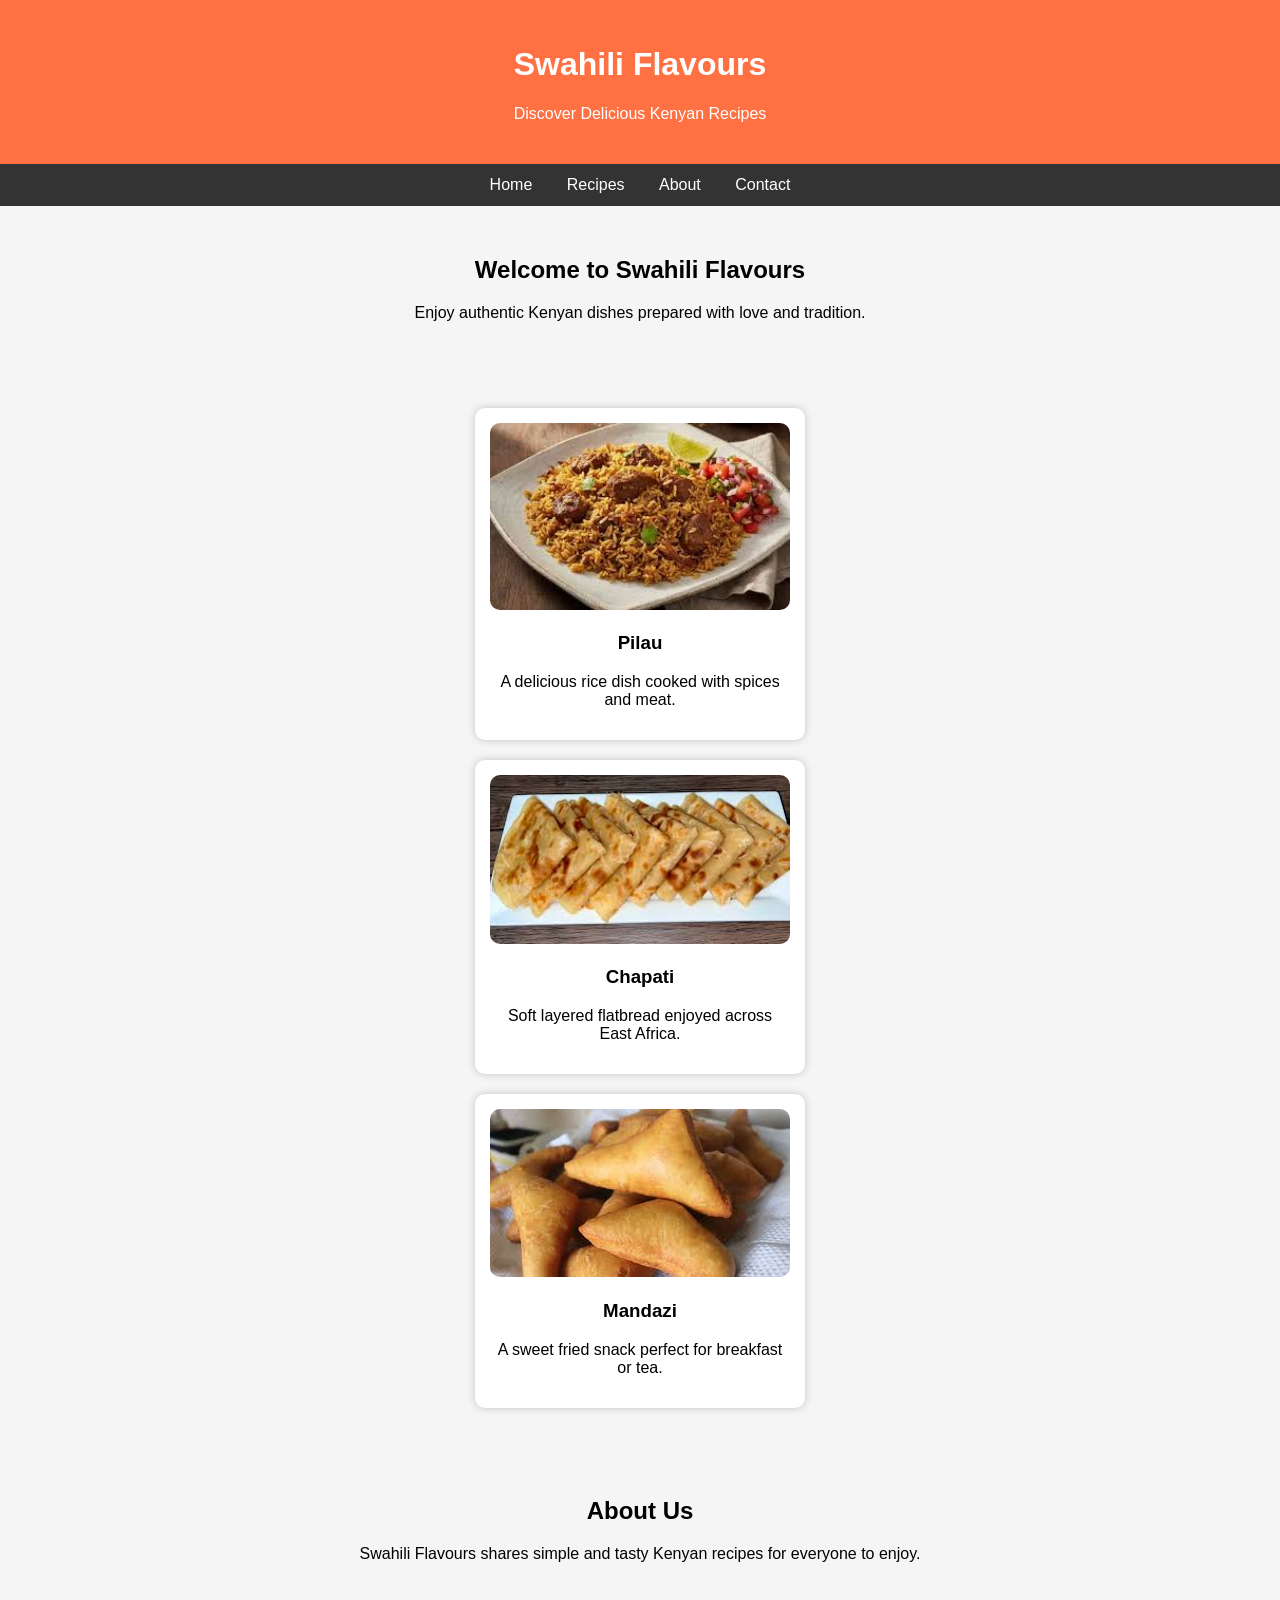
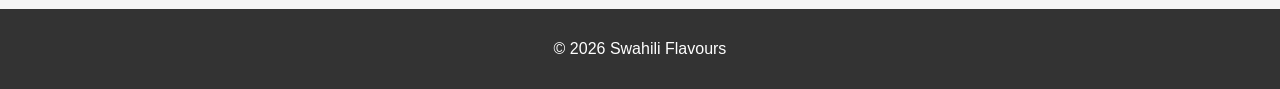
==== index.html @ 367948a3 "Added Swahili Flavours" ====
<!DOCTYPE html>
<html lang="en">
<head>
    <meta charset="UTF-8">
    <meta name="viewport" content="width=device-width, initial-scale=1.0">
    <title>Swahili Flavours</title>
    <link rel="stylesheet" href="style.css">
</head>
<body>

<header>
    <h1>Swahili Flavours</h1>
    <p>Discover Delicious Kenyan Recipes</p>
</header>

<nav>
    <a href="#">Home</a>
    <a href="#">Recipes</a>
    <a href="#">About</a>
    <a href="#">Contact</a>
</nav>

<section class="welcome">
    <h2>Welcome to Swahili Flavours</h2>
    <p>Enjoy authentic Kenyan dishes prepared with love and tradition.</p>
</section>

<section class="recipes">

    <div class="card">
        <img src="images/pilau.jpg" alt="Pilau">
        <h3>Pilau</h3>
        <p>A delicious rice dish cooked with spices and meat.</p>
    </div>

    <div class="card">
        <img src="images/chapati.jpg" alt="Chapati">
        <h3>Chapati</h3>
        <p>Soft layered flatbread enjoyed across East Africa.</p>
    </div>

    <div class="card">
        <img src="images/mandazi.jpg" alt="Mandazi">
        <h3>Mandazi</h3>
        <p>A sweet fried snack perfect for breakfast or tea.</p>
    </div>

</section>

<section class="about">
    <h2>About Us</h2>
    <p>Swahili Flavours shares simple and tasty Kenyan recipes for everyone to enjoy.</p>
</section>

<footer>
    <p>© 2026 Swahili Flavours</p>
</footer>

</body>
</html>
---- style.css ----
body {
    font-family: Arial, sans-serif;
    margin: 0;
    background-color: #f5f5f5;
}

header {
    background-color: #ff7043;
    color: white;
    text-align: center;
    padding: 25px;
}

nav {
    background-color: #333;
    text-align: center;
    padding: 12px;
}

nav a {
    color: white;
    text-decoration: none;
    margin: 15px;
}

.welcome {
    text-align: center;
    padding: 30px;
}

.recipes {
    text-align: center;
    padding: 20px;
}

.card {
    background: white;
    width: 300px;
    margin: 20px auto;
    padding: 15px;
    border-radius: 10px;
    box-shadow: 0 0 8px rgba(0,0,0,0.2);
}

.card img {
    width: 100%;
    border-radius: 10px;
}

.about {
    text-align: center;
    padding: 30px;
}

footer {
    background-color: #333;
    color: white;
    text-align: center;
    padding: 15px;
}
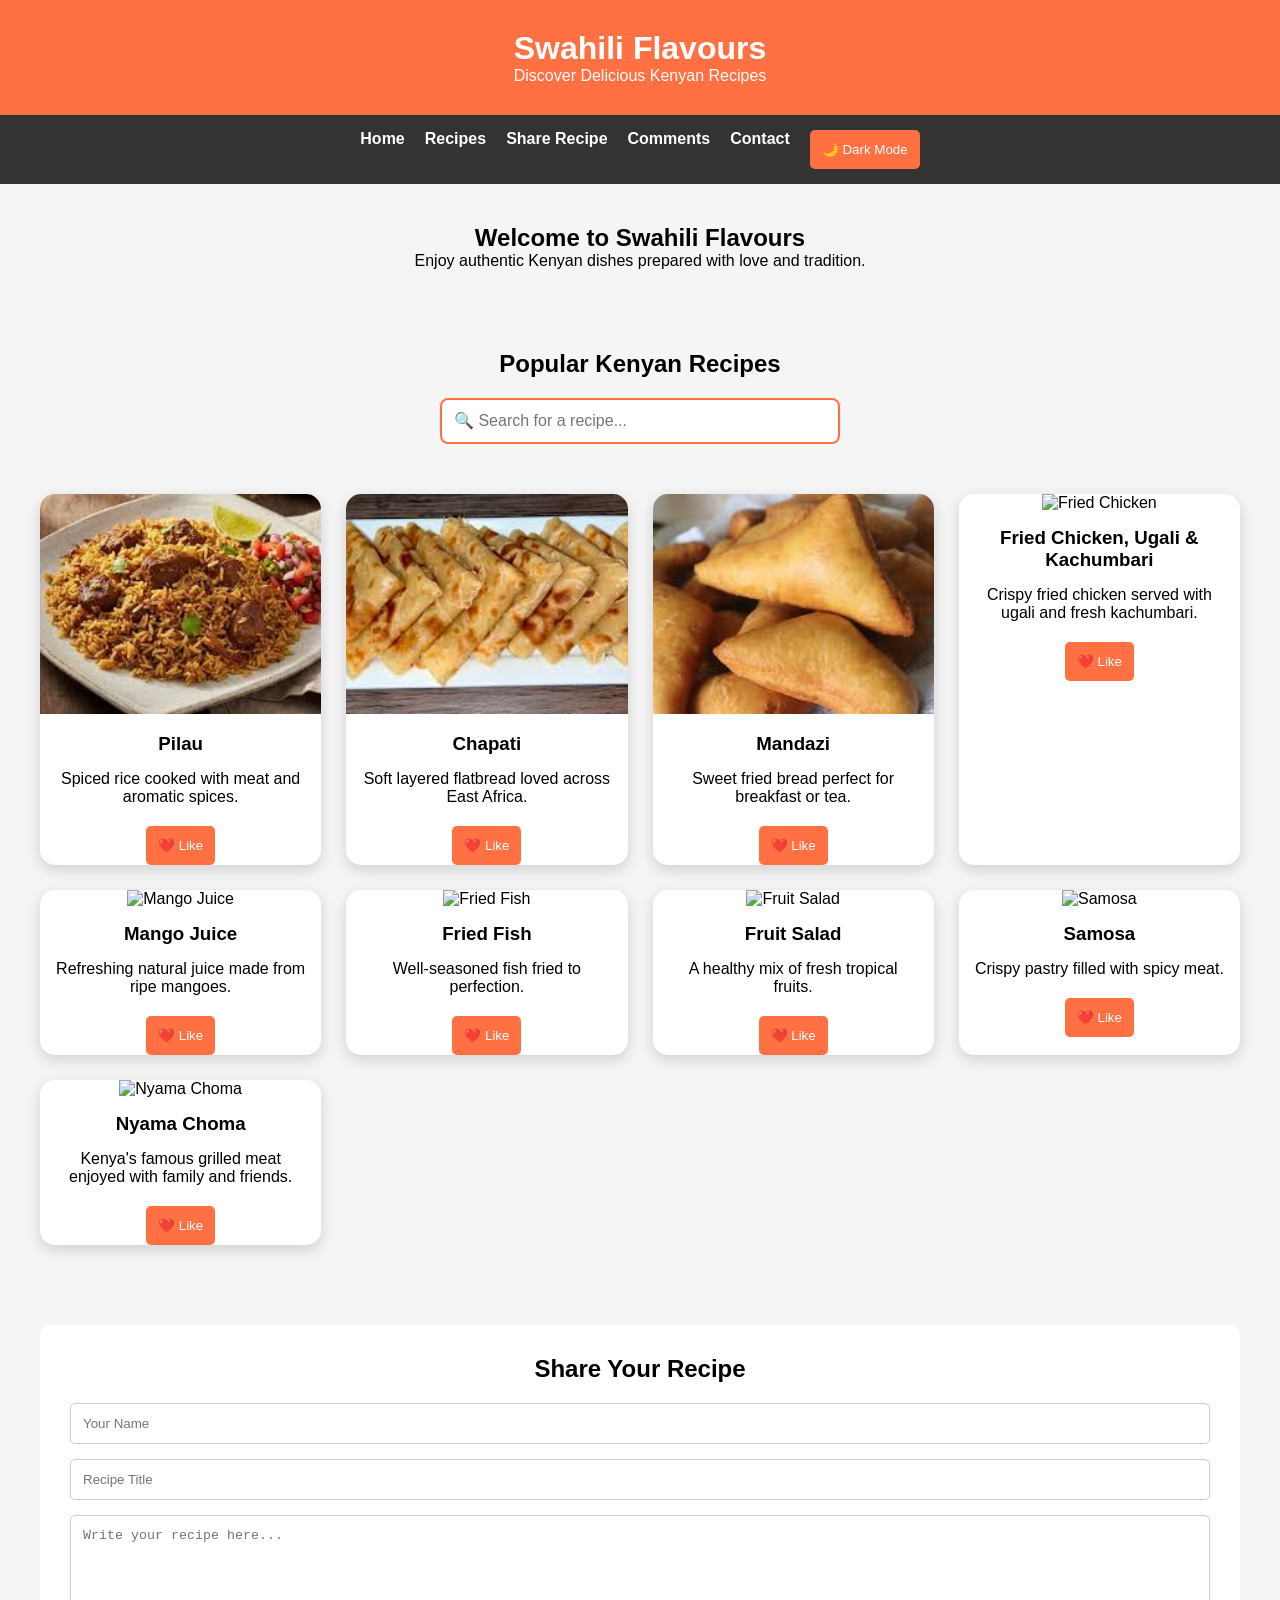
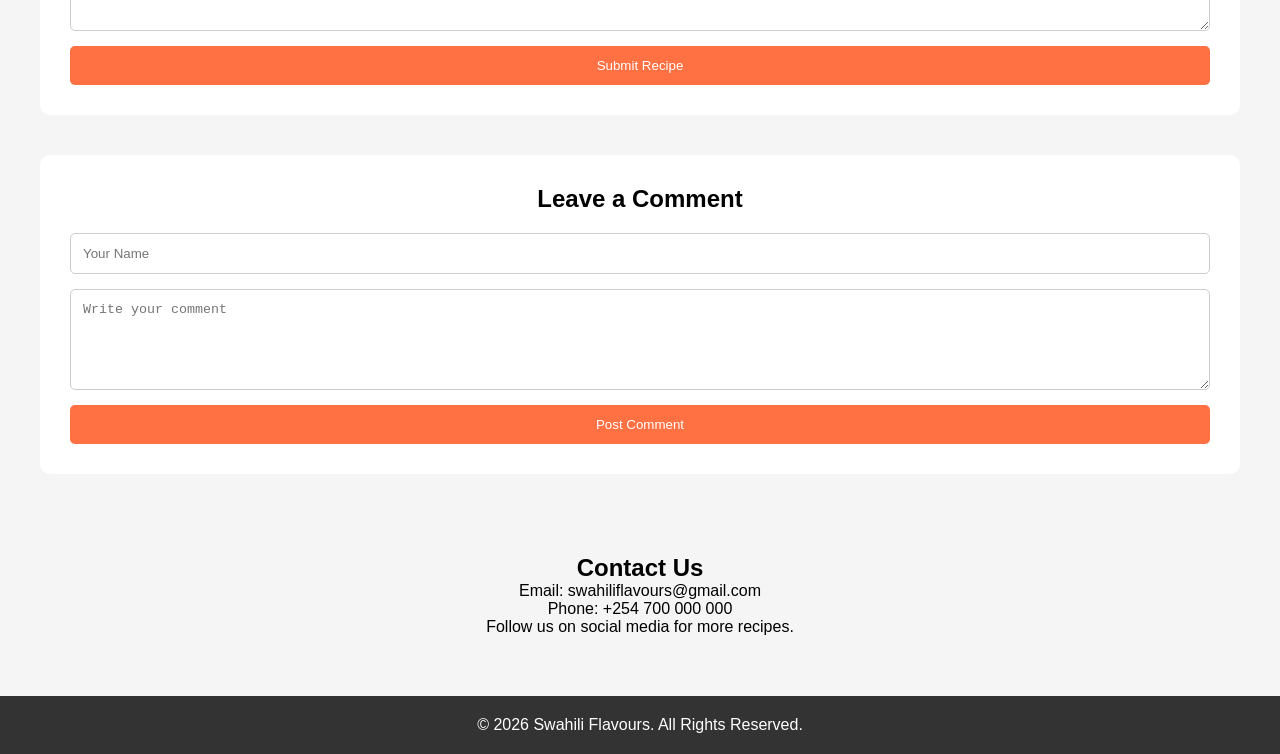
==== commit 5a8204d3: "Added DOM manipulation features" ====
--- a/index.html
+++ b/index.html
@@ -14,47 +14,146 @@
 </header>
 
 <nav>
-    <a href="#">Home</a>
-    <a href="#">Recipes</a>
-    <a href="#">About</a>
-    <a href="#">Contact</a>
+    <a href="#home">Home</a>
+    <a href="#recipes">Recipes</a>
+    <a href="#share">Share Recipe</a>
+    <a href="#comments">Comments</a>
+    <a href="#contact">Contact</a>
+
+    <button id="darkModeBtn">🌙 Dark Mode</button>
 </nav>
 
-<section class="welcome">
+<section id="home" class="welcome">
     <h2>Welcome to Swahili Flavours</h2>
     <p>Enjoy authentic Kenyan dishes prepared with love and tradition.</p>
 </section>
 
-<section class="recipes">
+<section id="recipes" class="recipes">
 
-    <div class="card">
-        <img src="images/pilau.jpg" alt="Pilau">
-        <h3>Pilau</h3>
-        <p>A delicious rice dish cooked with spices and meat.</p>
-    </div>
+    <h2>Popular Kenyan Recipes</h2>
 
-    <div class="card">
-        <img src="images/chapati.jpg" alt="Chapati">
-        <h3>Chapati</h3>
-        <p>Soft layered flatbread enjoyed across East Africa.</p>
-    </div>
+    <input
+    type="text"
+    id="searchBar"
+    placeholder="🔍 Search for a recipe..."
+>
 
-    <div class="card">
-        <img src="images/mandazi.jpg" alt="Mandazi">
-        <h3>Mandazi</h3>
-        <p>A sweet fried snack perfect for breakfast or tea.</p>
+    <div class="recipe-grid">
+
+        <div class="card">
+            <img src="images/pilau.jpg" alt="Pilau">
+            <h3>Pilau</h3>
+            <p>Spiced rice cooked with meat and aromatic spices.</p>
+
+            <button class="likeBtn">❤️ Like</button>
+        </div>
+
+        <div class="card">
+            <img src="images/chapati.jpg" alt="Chapati">
+            <h3>Chapati</h3>
+            <p>Soft layered flatbread loved across East Africa.</p>
+
+            <button class="likeBtn">❤️ Like</button>
+        </div>
+
+        <div class="card">
+            <img src="images/mandazi.jpg" alt="Mandazi">
+            <h3>Mandazi</h3>
+            <p>Sweet fried bread perfect for breakfast or tea.</p>
+
+            <button class="likeBtn">❤️ Like</button>
+        </div>
+
+        <div class="card">
+            <img src="images/fried chicken ,kachumbari and ugali.jpg" alt="Fried Chicken">
+            <h3>Fried Chicken, Ugali & Kachumbari</h3>
+            <p>Crispy fried chicken served with ugali and fresh kachumbari.</p>
+
+            <button class="likeBtn">❤️ Like</button>
+        </div>
+
+        <div class="card">
+            <img src="images/mangoe juice.jpg" alt="Mango Juice">
+            <h3>Mango Juice</h3>
+            <p>Refreshing natural juice made from ripe mangoes.</p>
+
+            <button class="likeBtn">❤️ Like</button>
+        </div>
+
+        <div class="card">
+            <img src="images/fish.jpg" alt="Fried Fish">
+            <h3>Fried Fish</h3>
+            <p>Well-seasoned fish fried to perfection.</p>
+
+            <button class="likeBtn">❤️ Like</button>
+        </div>
+
+        <div class="card">
+            <img src="images/fruit salad.jpg" alt="Fruit Salad">
+            <h3>Fruit Salad</h3>
+            <p>A healthy mix of fresh tropical fruits.</p>
+
+            <button class="likeBtn">❤️ Like</button>
+        </div>
+
+        <div class="card">
+            <img src="images/samosa.jpg" alt="Samosa">
+            <h3>Samosa</h3>
+            <p>Crispy pastry filled with spicy meat.</p>
+
+            <button class="likeBtn">❤️ Like</button>
+        </div>
+
+        <div class="card">
+            <img src="images/nyama choma.jpg" alt="Nyama Choma">
+            <h3>Nyama Choma</h3>
+            <p>Kenya's famous grilled meat enjoyed with family and friends.</p>
+
+            <button class="likeBtn">❤️ Like</button>
+        </div>
+
     </div>
 
 </section>
 
-<section class="about">
-    <h2>About Us</h2>
-    <p>Swahili Flavours shares simple and tasty Kenyan recipes for everyone to enjoy.</p>
+<section id="share" class="share-recipe">
+    <h2>Share Your Recipe</h2>
+
+    <form>
+        <input type="text" placeholder="Your Name" required>
+
+        <input type="text" placeholder="Recipe Title" required>
+
+        <textarea rows="6" placeholder="Write your recipe here..." required></textarea>
+
+        <button type="submit">Submit Recipe</button>
+    </form>
+</section>
+
+<section id="comments" class="comments">
+    <h2>Leave a Comment</h2>
+
+    <form>
+        <input type="text" placeholder="Your Name">
+
+        <textarea rows="5" placeholder="Write your comment"></textarea>
+
+        <button type="submit">Post Comment</button>
+    </form>
+</section>
+
+<section id="contact" class="about">
+    <h2>Contact Us</h2>
+    <p>Email: swahiliflavours@gmail.com</p>
+    <p>Phone: +254 700 000 000</p>
+    <p>Follow us on social media for more recipes.</p>
 </section>
 
 <footer>
-    <p>© 2026 Swahili Flavours</p>
+    <p>© 2026 Swahili Flavours. All Rights Reserved.</p>
 </footer>
+
+<script src="script.js"></script>
 
 </body>
 </html>
--- a/style.css
+++ b/style.css
@@ -1,60 +1,188 @@
-body {
-    font-family: Arial, sans-serif;
-    margin: 0;
-    background-color: #f5f5f5;
+*{
+    margin:0;
+    padding:0;
+    box-sizing:border-box;
 }
 
-header {
-    background-color: #ff7043;
-    color: white;
-    text-align: center;
-    padding: 25px;
+html{
+    scroll-behavior:smooth;
 }
 
-nav {
-    background-color: #333;
-    text-align: center;
-    padding: 12px;
+body{
+    font-family:Arial, sans-serif;
+    background:#f5f5f5;
 }
 
-nav a {
-    color: white;
-    text-decoration: none;
-    margin: 15px;
+/* Header */
+
+header{
+    background:#ff7043;
+    color:white;
+    text-align:center;
+    padding:30px;
 }
 
-.welcome {
-    text-align: center;
-    padding: 30px;
+/* Navigation using Flexbox */
+
+nav{
+    background:#333;
+    display:flex;
+    justify-content:center;
+    flex-wrap:wrap;
+    gap:20px;
+    padding:15px;
 }
 
-.recipes {
-    text-align: center;
-    padding: 20px;
+nav a{
+    color:white;
+    text-decoration:none;
+    font-weight:bold;
 }
 
-.card {
-    background: white;
-    width: 300px;
-    margin: 20px auto;
-    padding: 15px;
-    border-radius: 10px;
-    box-shadow: 0 0 8px rgba(0,0,0,0.2);
+nav a:hover{
+    color:#ff7043;
 }
 
-.card img {
-    width: 100%;
-    border-radius: 10px;
+/* Welcome */
+
+.welcome{
+    text-align:center;
+    padding:40px;
 }
 
-.about {
-    text-align: center;
-    padding: 30px;
+/* Recipes */
+
+.recipes{
+    padding:40px;
+    text-align:center;
 }
 
-footer {
-    background-color: #333;
-    color: white;
-    text-align: center;
-    padding: 15px;
-}+.recipe-grid{
+    display:grid;
+    grid-template-columns:repeat(auto-fit,minmax(250px,1fr));
+    gap:25px;
+    margin-top:30px;
+}
+
+/* Cards */
+
+.card{
+    background:white;
+    border-radius:15px;
+    overflow:hidden;
+    box-shadow:0 5px 15px rgba(0,0,0,0.15);
+    transition:0.4s;
+}
+
+.card:hover{
+    transform:translateY(-10px);
+}
+
+.card img{
+    width:100%;
+    height:220px;
+    object-fit:cover;
+}
+
+.card h3{
+    margin:15px 0;
+}
+
+.card p{
+    padding:0 15px 20px;
+}
+
+/* Forms */
+
+.share-recipe,
+.comments{
+    background:white;
+    margin:40px;
+    padding:30px;
+    border-radius:10px;
+}
+
+.share-recipe h2,
+.comments h2{
+    text-align:center;
+    margin-bottom:20px;
+}
+
+.share-recipe form,
+.comments form{
+    display:flex;
+    flex-direction:column;
+    gap:15px;
+}
+
+.share-recipe input,
+.share-recipe textarea,
+.comments input,
+.comments textarea{
+    padding:12px;
+    border:1px solid #ccc;
+    border-radius:5px;
+}
+
+button{
+    background:#ff7043;
+    color:white;
+    border:none;
+    padding:12px;
+    border-radius:5px;
+    cursor:pointer;
+}
+
+button:hover{
+    background:#e64a19;
+}
+
+/* Contact */
+
+.about{
+    text-align:center;
+    padding:40px;
+}
+
+/* Footer */
+
+footer{
+    background:#333;
+    color:white;
+    text-align:center;
+    padding:20px;
+    margin-top:20px;
+}
+/* Dark Mode */
+
+.dark-mode{
+    background:#222;
+    color:white;
+}
+
+.dark-mode header{
+    background:#222;
+}
+
+.dark-mode nav{
+    background:#111;
+}
+
+.dark-mode .card{
+    background:#333;
+    color:white;
+}
+
+.dark-mode footer{
+    background:#111;
+}
+
+#searchBar{
+    width:60%;
+    max-width:400px;
+    padding:12px;
+    margin:20px;
+    border-radius:8px;
+    border:2px solid #ff7043;
+    font-size:16px;
+}
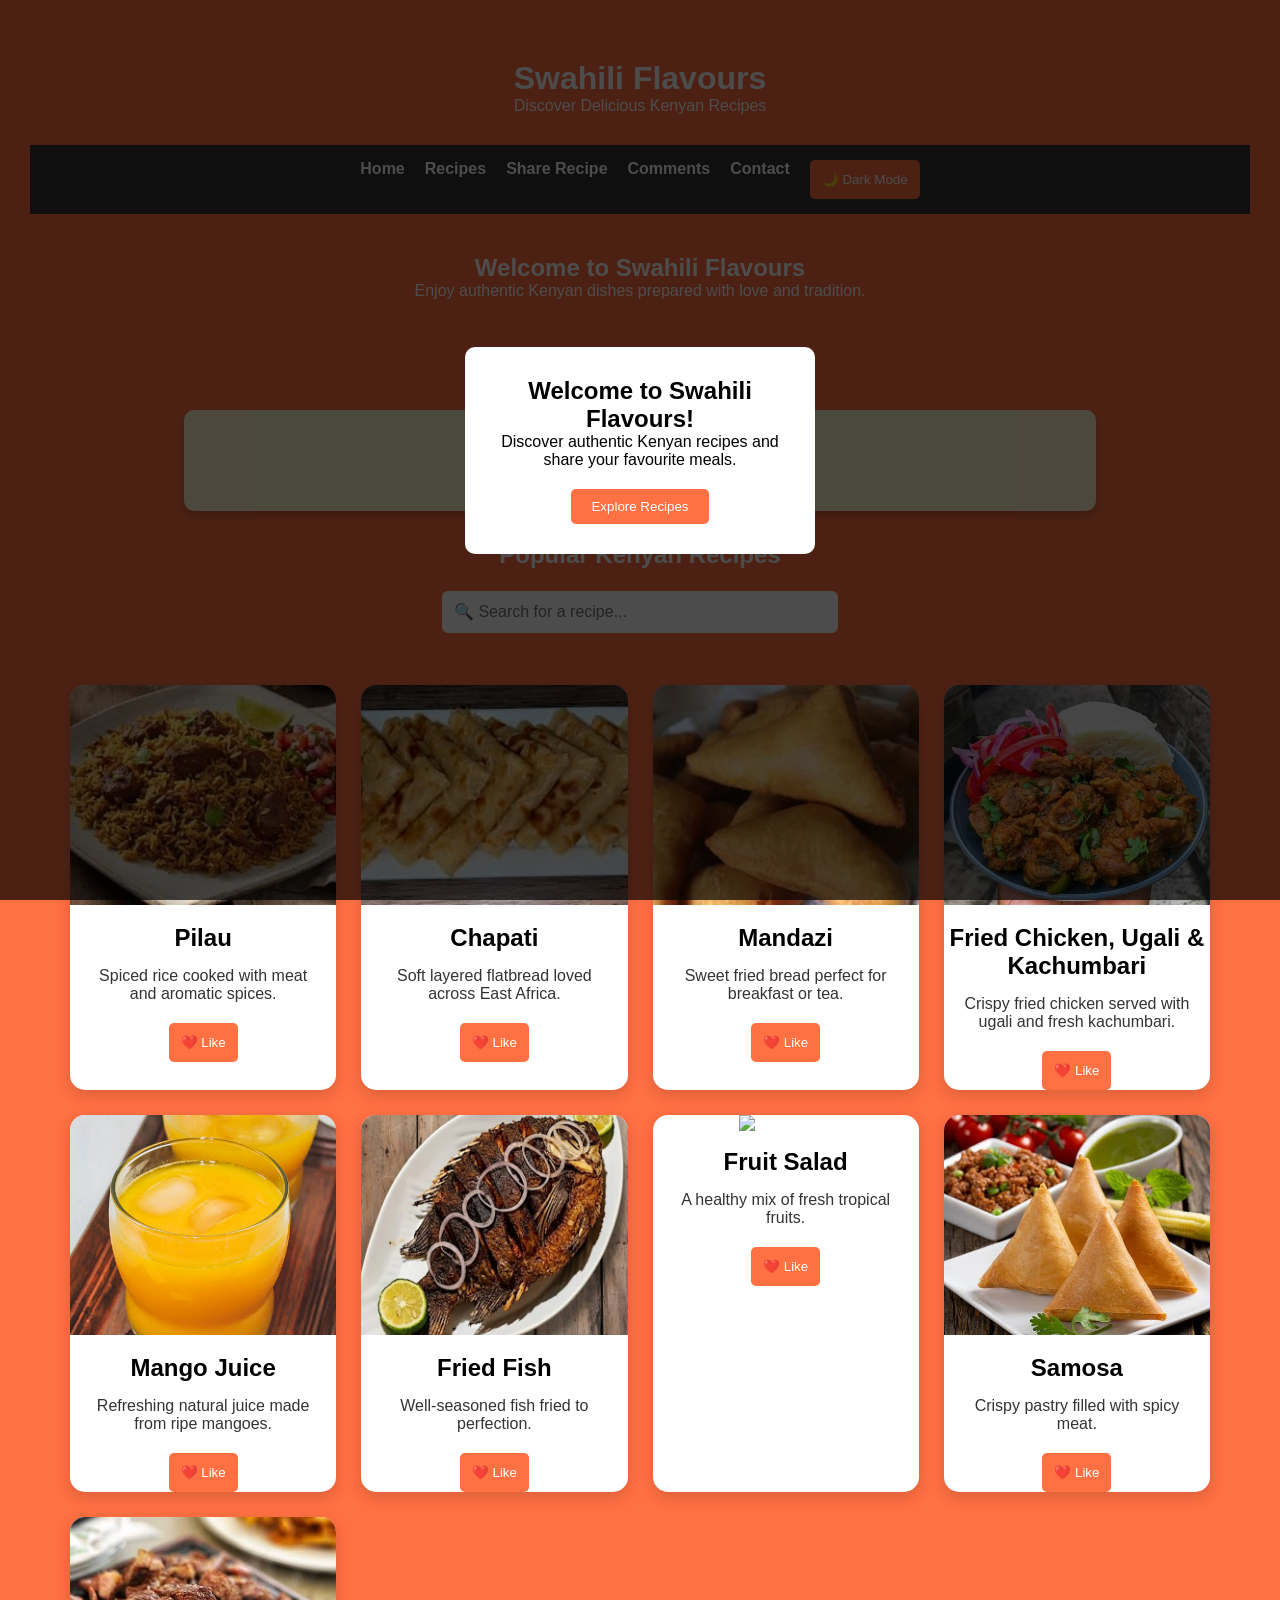
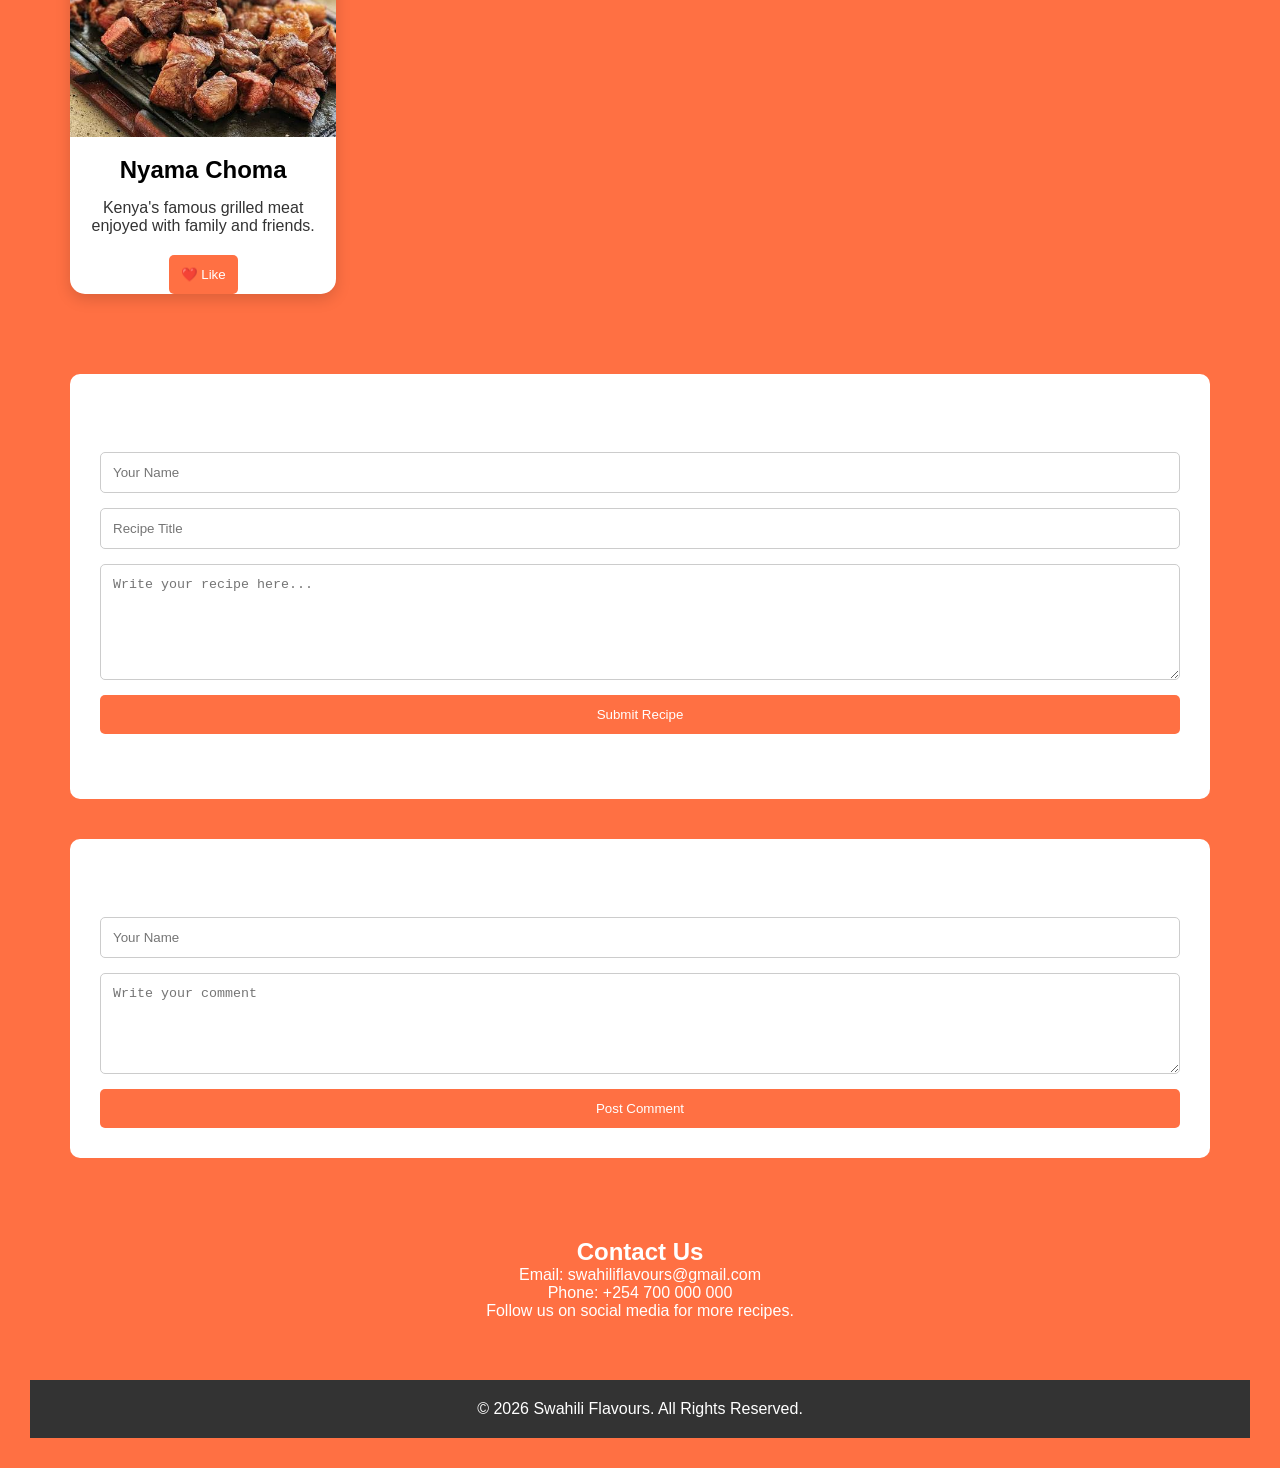
==== commit b868f28b: "Added dark mode, live search, like button and form validation" ====
--- a/index.html
+++ b/index.html
@@ -6,8 +6,24 @@
     <title>Swahili Flavours</title>
     <link rel="stylesheet" href="style.css">
 </head>
-<body>
 
+    <body>
+
+<div id="welcomePopup">
+
+    <div class="popup-content">
+
+        <h2>Welcome to Swahili Flavours!</h2>
+
+        <p>Discover authentic Kenyan recipes and share your favourite meals.</p>
+
+        <button id="closePopup">Explore Recipes</button>
+
+    </div>
+
+</div>
+
+<header>
 <header>
     <h1>Swahili Flavours</h1>
     <p>Discover Delicious Kenyan Recipes</p>
@@ -29,6 +45,14 @@
 </section>
 
 <section id="recipes" class="recipes">
+
+    <section id="specialMeal">
+
+    <h2>🍽️ Today's Special</h2>
+
+    <p id="mealName"></p>
+
+</section>
 
     <h2>Popular Kenyan Recipes</h2>
 
@@ -119,15 +143,19 @@
 <section id="share" class="share-recipe">
     <h2>Share Your Recipe</h2>
 
-    <form>
-        <input type="text" placeholder="Your Name" required>
+   <form id="recipeForm">
 
-        <input type="text" placeholder="Recipe Title" required>
+    <input type="text" id="userName" placeholder="Your Name" required>
 
-        <textarea rows="6" placeholder="Write your recipe here..." required></textarea>
+    <input type="text" id="recipeTitle" placeholder="Recipe Title" required>
 
-        <button type="submit">Submit Recipe</button>
-    </form>
+    <textarea id="recipeDescription" rows="6" placeholder="Write your recipe here..." required></textarea>
+
+    <button type="submit">Submit Recipe</button>
+
+     <p id="successMessage"></p>
+
+</form> 
 </section>
 
 <section id="comments" class="comments">
--- a/style.css
+++ b/style.css
@@ -86,10 +86,16 @@
 
 .card h3{
     margin:15px 0;
+    color:black;
+    text-align:center;
+    font-size:24px;
 }
 
 .card p{
     padding:0 15px 20px;
+    color:#333;
+    text-align:center;
+    font-size:16px;
 }
 
 /* Forms */
@@ -186,3 +192,55 @@
     border:2px solid #ff7043;
     font-size:16px;
 }
+
+#specialMeal{
+    width:80%;
+    margin:30px auto;
+    text-align:center;
+    background:#fff3cd;
+    padding:20px;
+    border-radius:10px;
+    box-shadow:0 5px 10px rgba(0,0,0,0.2);
+}
+
+#mealName{
+    font-size:28px;
+    color:#d35400;
+    font-weight:bold;
+}
+/* Welcome Popup */
+
+#welcomePopup{
+    position:fixed;
+    top:0;
+    left:0;
+    width:100%;
+    height:100%;
+    background:rgba(0,0,0,0.7);
+    display:flex;
+    justify-content:center;
+    align-items:center;
+    z-index:1000;
+}
+
+.popup-content{
+    background:white;
+    padding:30px;
+    border-radius:10px;
+    text-align:center;
+    width:350px;
+}
+
+.popup-content button{
+    margin-top:20px;
+    padding:10px 20px;
+    cursor:pointer;
+}
+
+#successMessage{
+    margin-top:20px;
+    text-align:center;
+    font-size:18px;
+    font-weight:bold;
+    color:green;
+}
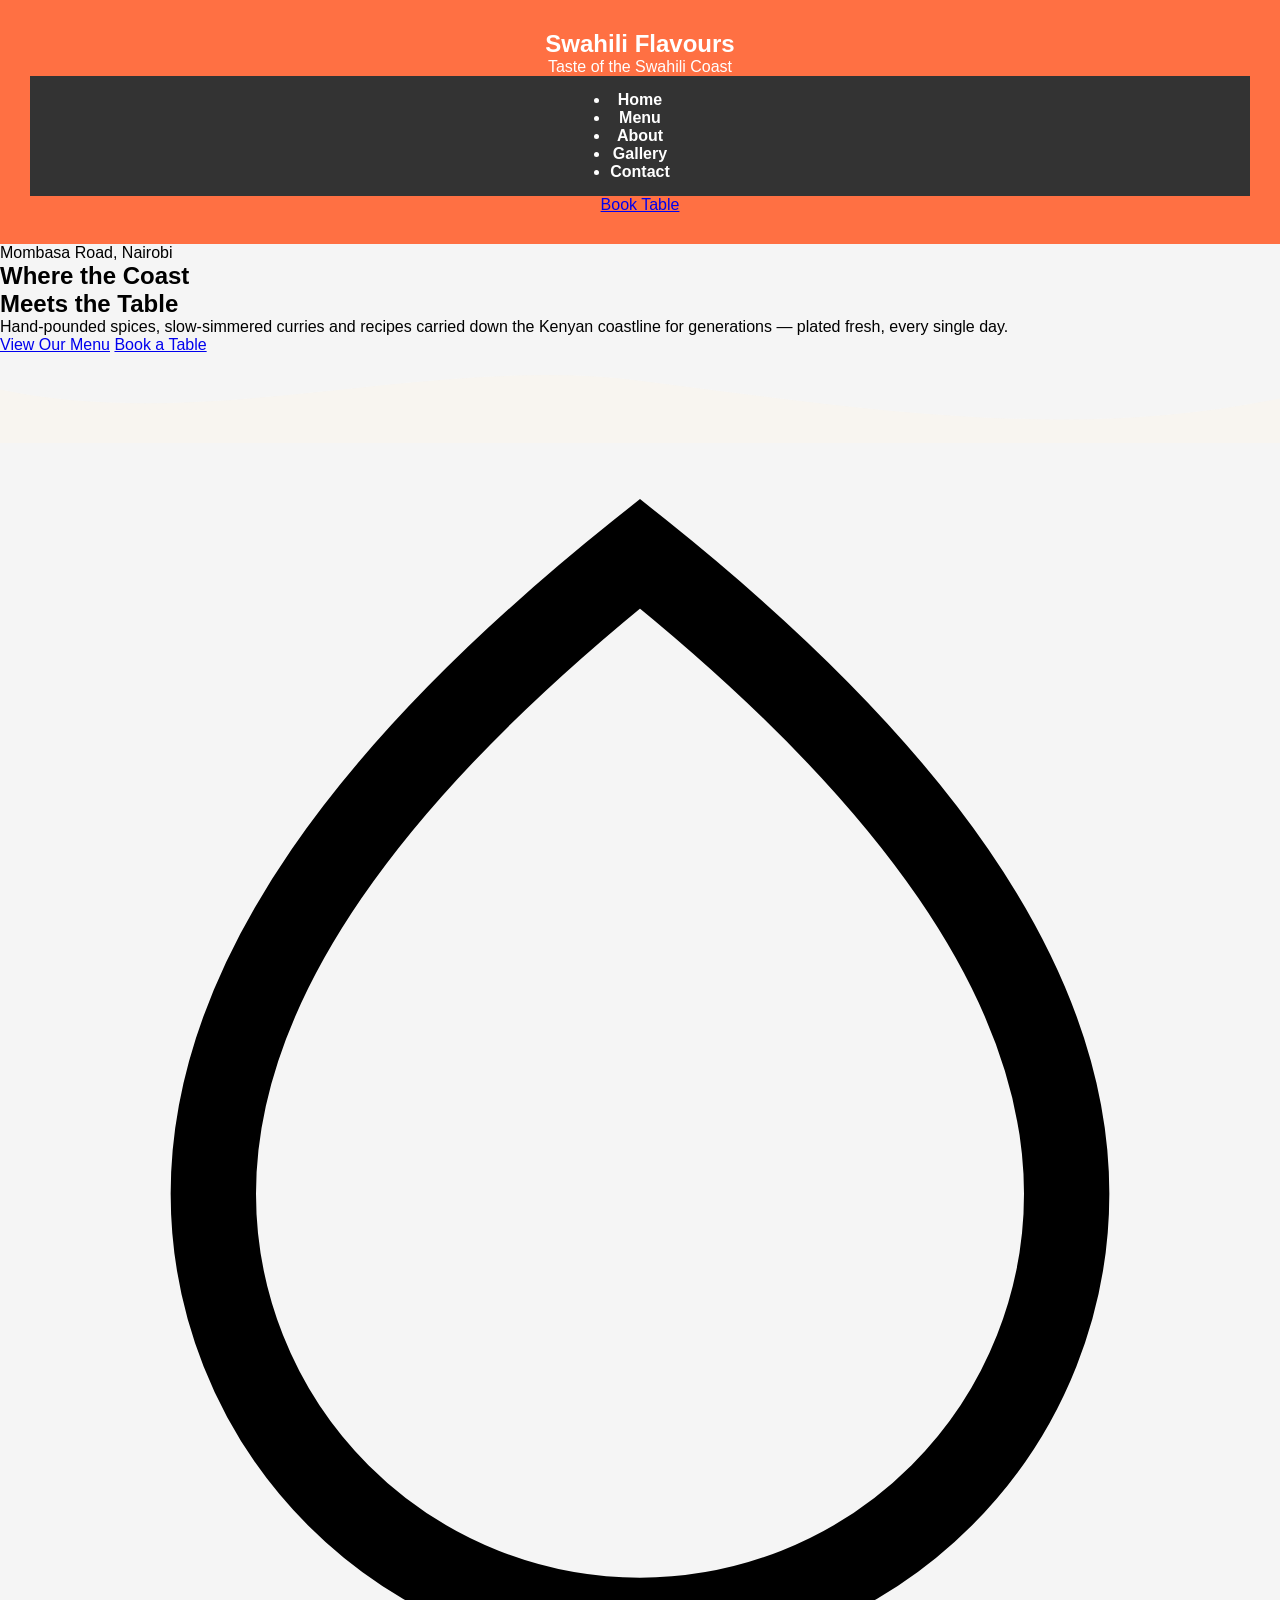
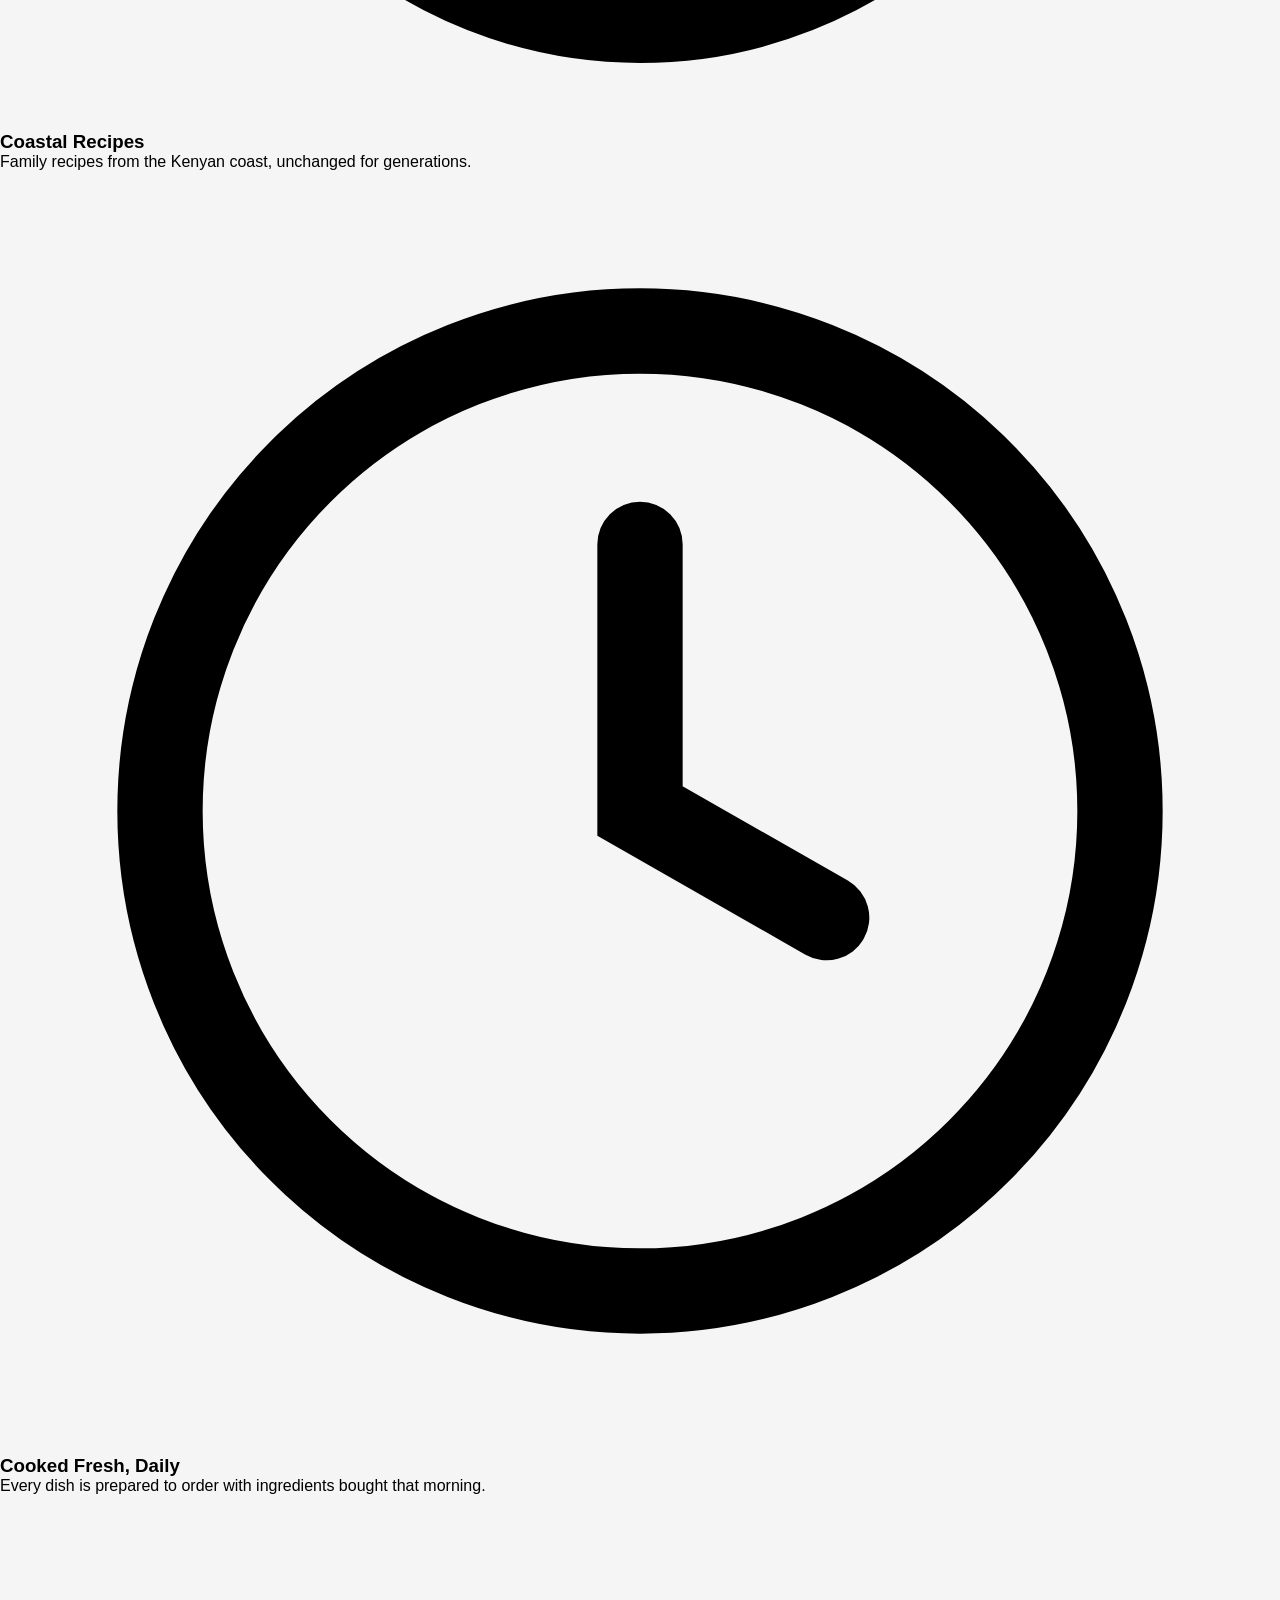
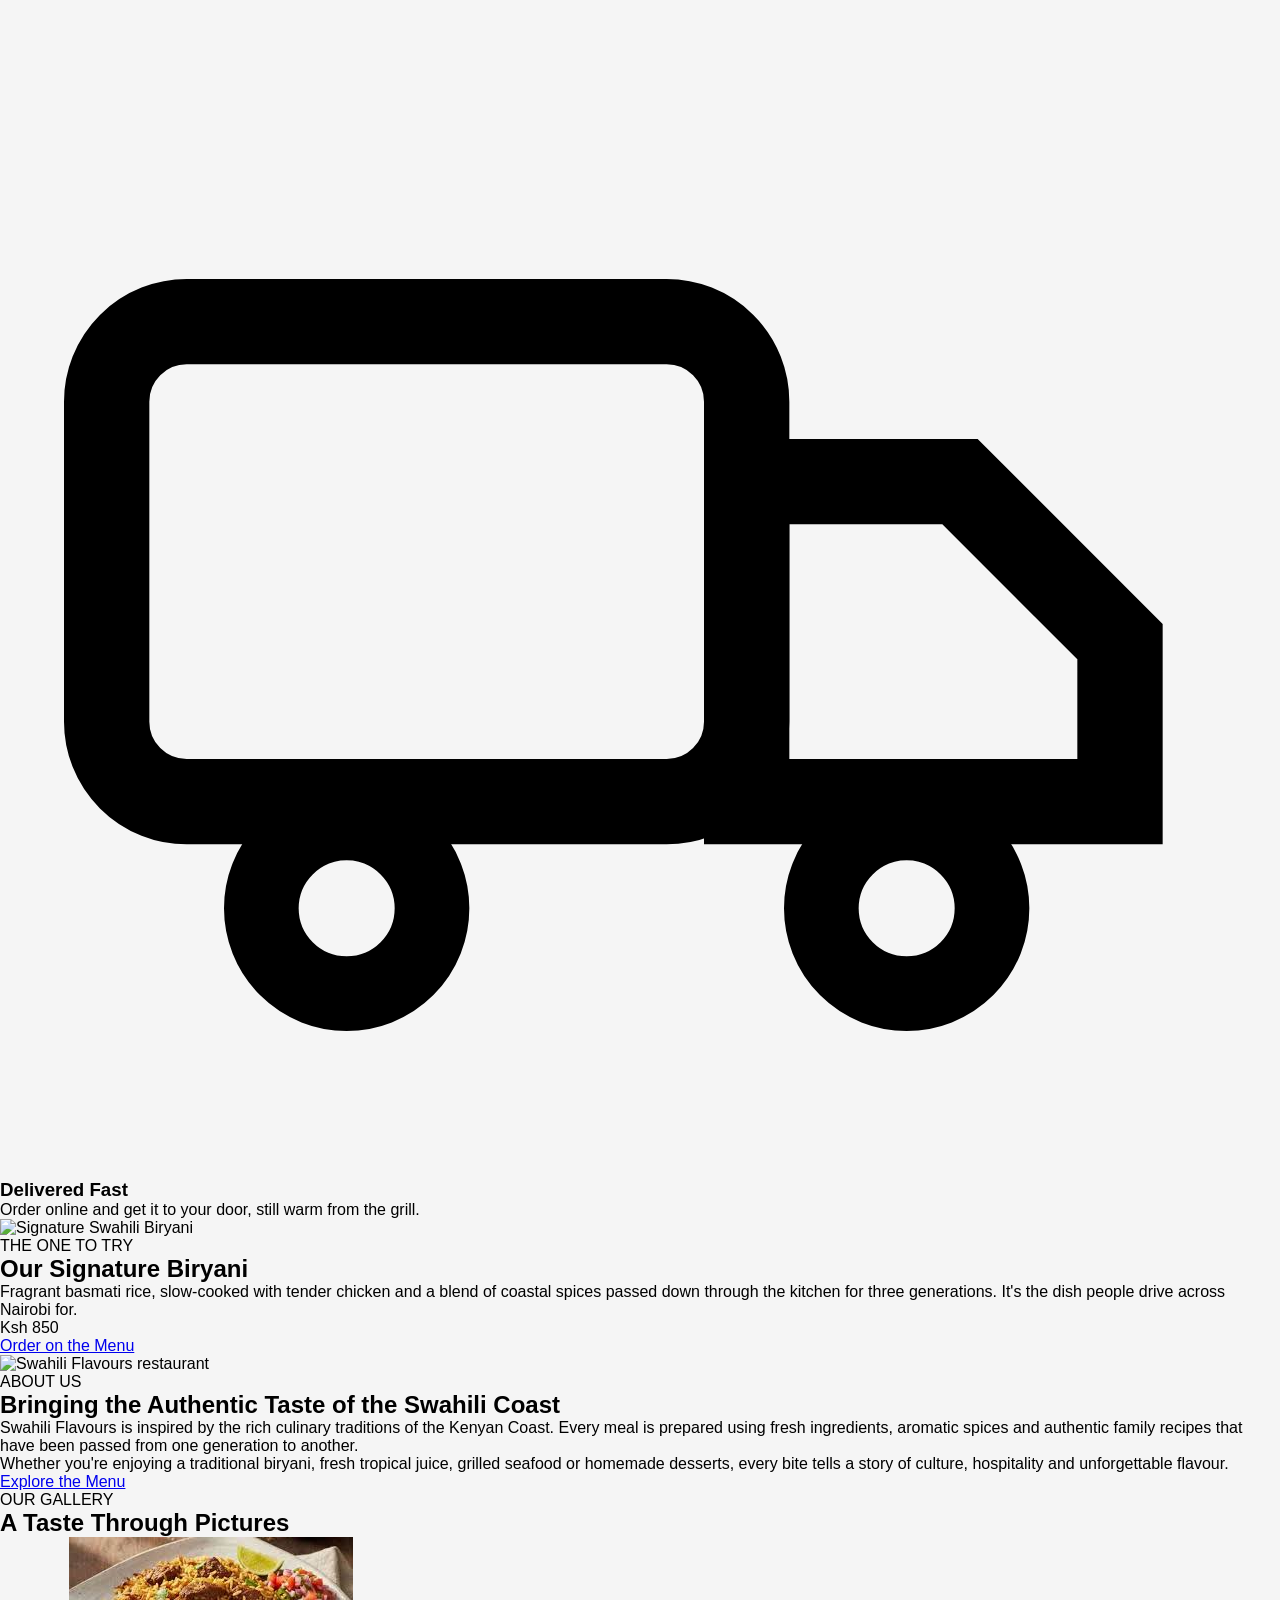
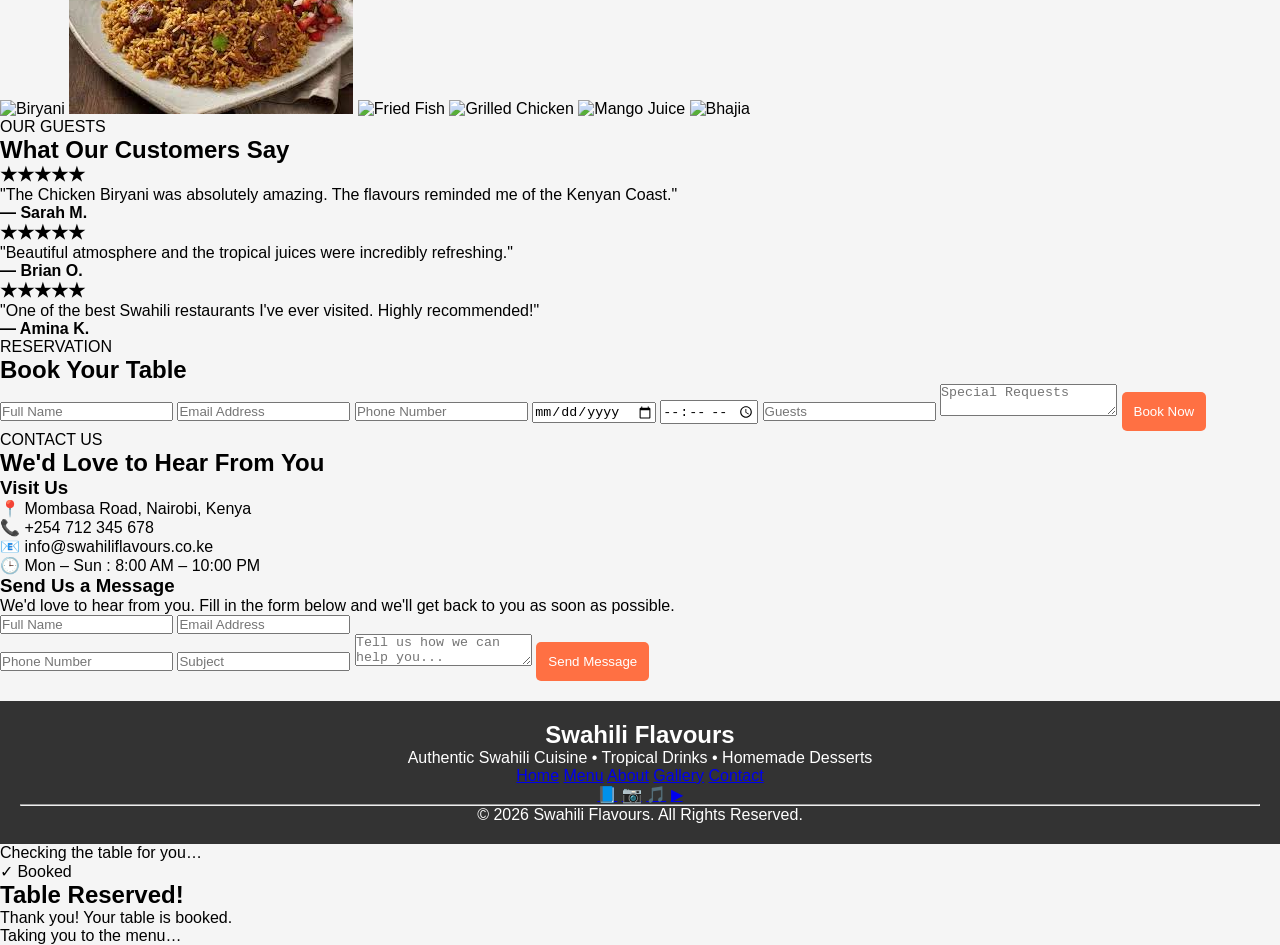
==== commit 123453be: "updated the ui" ====
--- a/index.html
+++ b/index.html
@@ -1,187 +1,397 @@
 <!DOCTYPE html>
 <html lang="en">
+
 <head>
     <meta charset="UTF-8">
     <meta name="viewport" content="width=device-width, initial-scale=1.0">
-    <title>Swahili Flavours</title>
+
+    <title>Swahili Flavours — Taste of the Swahili Coast</title>
+
+    <!-- Google Fonts -->
+    <link rel="preconnect" href="https://fonts.googleapis.com">
+    <link rel="preconnect" href="https://fonts.gstatic.com" crossorigin>
+
+    <link href="https://fonts.googleapis.com/css2?family=Playfair+Display:wght@600;700&family=Poppins:wght@300;400;500;600&display=swap" rel="stylesheet">
+
+    <!-- CSS -->
     <link rel="stylesheet" href="style.css">
+    <link rel="stylesheet" href="home.css">
 </head>
 
-    <body>
-
-<div id="welcomePopup">
-
-    <div class="popup-content">
-
-        <h2>Welcome to Swahili Flavours!</h2>
-
-        <p>Discover authentic Kenyan recipes and share your favourite meals.</p>
-
-        <button id="closePopup">Explore Recipes</button>
-
+<body>
+
+    <!-- ================= NAVIGATION ================= -->
+
+    <header class="navbar">
+
+        <div class="logo">
+            <h2>Swahili Flavours</h2>
+            <span>Taste of the Swahili Coast</span>
+        </div>
+
+        <nav>
+            <ul class="nav-links">
+                <li><a href="index.html">Home</a></li>
+                <li><a href="menu.html">Menu</a></li>
+                <li><a href="#about">About</a></li>
+                <li><a href="#gallery">Gallery</a></li>
+                <li><a href="#contact">Contact</a></li>
+            </ul>
+        </nav>
+
+        <a href="#reservation" class="book-btn">Book Table</a>
+
+    </header>
+
+
+    <!-- ================= HOME HERO ================= -->
+
+    <section class="home-hero" id="home">
+
+        <div class="home-hero-overlay"></div>
+
+        <div class="home-hero-content">
+
+            <span class="home-hero-badge">Mombasa Road, Nairobi</span>
+
+            <h1>Where the Coast<br>Meets the Table</h1>
+
+            <p>
+                Hand-pounded spices, slow-simmered curries and recipes carried
+                down the Kenyan coastline for generations — plated fresh,
+                every single day.
+            </p>
+
+            <div class="home-hero-ctas">
+                <a href="menu.html" class="hero-btn">View Our Menu</a>
+                <a href="#reservation" class="hero-btn hero-btn-outline">Book a Table</a>
+            </div>
+
+        </div>
+
+        <svg class="hero-wave" viewBox="0 0 1440 100" preserveAspectRatio="none" xmlns="http://www.w3.org/2000/svg">
+            <path d="M0,40 C240,90 480,0 720,30 C960,60 1200,100 1440,50 L1440,100 L0,100 Z" fill="#F8F5F0"></path>
+        </svg>
+
+    </section>
+
+
+    <!-- ================= HIGHLIGHTS ================= -->
+
+    <section class="home-highlights">
+
+        <div class="highlight-card">
+            <div class="highlight-icon">
+                <svg viewBox="0 0 24 24" fill="none" xmlns="http://www.w3.org/2000/svg">
+                    <path d="M12 2C7 6 4 10 4 14a8 8 0 0016 0c0-4-3-8-8-12z" stroke="currentColor" stroke-width="1.6"/>
+                </svg>
+            </div>
+            <h3>Coastal Recipes</h3>
+            <p>Family recipes from the Kenyan coast, unchanged for generations.</p>
+        </div>
+
+        <div class="highlight-card">
+            <div class="highlight-icon">
+                <svg viewBox="0 0 24 24" fill="none" xmlns="http://www.w3.org/2000/svg">
+                    <circle cx="12" cy="12" r="9" stroke="currentColor" stroke-width="1.6"/>
+                    <path d="M12 7v5l3.5 2" stroke="currentColor" stroke-width="1.6" stroke-linecap="round"/>
+                </svg>
+            </div>
+            <h3>Cooked Fresh, Daily</h3>
+            <p>Every dish is prepared to order with ingredients bought that morning.</p>
+        </div>
+
+        <div class="highlight-card">
+            <div class="highlight-icon">
+                <svg viewBox="0 0 24 24" fill="none" xmlns="http://www.w3.org/2000/svg">
+                    <rect x="2" y="8" width="12" height="9" rx="1.5" stroke="currentColor" stroke-width="1.6"/>
+                    <path d="M14 11h4l3 3v3h-7z" stroke="currentColor" stroke-width="1.6"/>
+                    <circle cx="6.5" cy="19" r="1.6" stroke="currentColor" stroke-width="1.4"/>
+                    <circle cx="17" cy="19" r="1.6" stroke="currentColor" stroke-width="1.4"/>
+                </svg>
+            </div>
+            <h3>Delivered Fast</h3>
+            <p>Order online and get it to your door, still warm from the grill.</p>
+        </div>
+
+    </section>
+
+
+    <!-- ================= SIGNATURE DISH SPOTLIGHT ================= -->
+
+    <section class="signature-spotlight">
+
+        <div class="spotlight-image">
+            <img src="images/biryani.jpg" alt="Signature Swahili Biryani">
+        </div>
+
+        <div class="spotlight-text">
+            <span>THE ONE TO TRY</span>
+            <h2>Our Signature Biryani</h2>
+            <p>
+                Fragrant basmati rice, slow-cooked with tender chicken and a
+                blend of coastal spices passed down through the kitchen for
+                three generations. It's the dish people drive across Nairobi for.
+            </p>
+            <div class="spotlight-price">Ksh 850</div>
+            <a href="menu.html" class="hero-btn">Order on the Menu</a>
+        </div>
+
+    </section>
+
+
+    <!-- ================= ABOUT SECTION ================= -->
+
+    <section class="about-section" id="about">
+
+        <div class="about-image">
+            <img src="images/hotel.jpg" alt="Swahili Flavours restaurant">
+        </div>
+
+        <div class="about-text">
+            <span>ABOUT US</span>
+
+            <h2>
+                Bringing the Authentic Taste of the Swahili Coast
+            </h2>
+
+            <p>
+                Swahili Flavours is inspired by the rich culinary traditions of the
+                Kenyan Coast. Every meal is prepared using fresh ingredients,
+                aromatic spices and authentic family recipes that have been passed
+                from one generation to another.
+            </p>
+
+            <p>
+                Whether you're enjoying a traditional biryani, fresh tropical juice,
+                grilled seafood or homemade desserts, every bite tells a story of
+                culture, hospitality and unforgettable flavour.
+            </p>
+
+            <a href="menu.html" class="hero-btn">Explore the Menu</a>
+        </div>
+
+    </section>
+
+
+    <!-- ================= GALLERY SECTION ================= -->
+
+    <section class="gallery-section" id="gallery">
+
+        <div class="section-title">
+            <span>OUR GALLERY</span>
+            <h2>A Taste Through Pictures</h2>
+        </div>
+
+        <div class="gallery-grid">
+
+            <img src="images/biryani.jpg" alt="Biryani">
+            <img src="images/pilau.jpg" alt="Pilau">
+            <img src="images/fried fish.jpg" alt="Fried Fish">
+            <img src="images/grilled chicken.jpg" alt="Grilled Chicken">
+            <img src="images/mango juice.jpg" alt="Mango Juice">
+            <img src="images/bhajia.jpg" alt="Bhajia">
+
+        </div>
+
+    </section>
+
+
+    <!-- ================= REVIEWS SECTION ================= -->
+
+    <section class="reviews-section">
+
+        <div class="section-title">
+            <span>OUR GUESTS</span>
+            <h2>What Our Customers Say</h2>
+        </div>
+
+        <div class="review-container">
+
+            <div class="review-card">
+                <h3>★★★★★</h3>
+
+                <p>
+                    "The Chicken Biryani was absolutely amazing.
+                    The flavours reminded me of the Kenyan Coast."
+                </p>
+
+                <h4>— Sarah M.</h4>
+            </div>
+
+            <div class="review-card">
+                <h3>★★★★★</h3>
+
+                <p>
+                    "Beautiful atmosphere and the tropical juices
+                    were incredibly refreshing."
+                </p>
+
+                <h4>— Brian O.</h4>
+            </div>
+
+            <div class="review-card">
+                <h3>★★★★★</h3>
+
+                <p>
+                    "One of the best Swahili restaurants I've ever visited.
+                    Highly recommended!"
+                </p>
+
+                <h4>— Amina K.</h4>
+            </div>
+
+        </div>
+
+    </section>
+
+
+    <!-- ================= RESERVATION SECTION ================= -->
+
+    <section class="reservation-section" id="reservation">
+
+        <div class="section-title">
+            <span>RESERVATION</span>
+            <h2>Book Your Table</h2>
+        </div>
+
+        <form class="booking-form" id="reservationForm">
+
+            <input type="text" id="resName" placeholder="Full Name" required>
+
+            <input type="email" id="resEmail" placeholder="Email Address">
+
+            <input type="tel" id="resPhone" placeholder="Phone Number" required>
+
+            <input type="date" id="resDate" required>
+
+            <input type="time" id="resTime" required>
+
+            <input type="number" id="resGuests" placeholder="Guests" min="1" required>
+
+            <textarea id="resNotes" placeholder="Special Requests"></textarea>
+
+            <button type="submit">Book Now</button>
+
+        </form>
+
+    </section>
+
+    <!-- ================= CONTACT SECTION ================= -->
+
+    <section class="contact-section" id="contact">
+
+        <div class="section-title">
+
+            <span>CONTACT US</span>
+
+            <h2>We'd Love to Hear From You</h2>
+
+        </div>
+
+        <div class="contact-container">
+
+            <div class="contact-info">
+
+                <h3>Visit Us</h3>
+
+                <p>📍 Mombasa Road, Nairobi, Kenya</p>
+
+                <p>📞 +254 712 345 678</p>
+
+                <p>📧 info@swahiliflavours.co.ke</p>
+
+                <p>🕒 Mon – Sun : 8:00 AM – 10:00 PM</p>
+
+            </div>
+
+
+            <div class="contact-form">
+
+                <h3>Send Us a Message</h3>
+
+                <p>
+                    We'd love to hear from you. Fill in the form below
+                    and we'll get back to you as soon as possible.
+                </p>
+
+                <form>
+
+                    <div class="input-row">
+
+                        <input type="text" placeholder="Full Name">
+
+                        <input type="email" placeholder="Email Address">
+
+                    </div>
+
+                    <input type="text" placeholder="Phone Number">
+
+                    <input type="text" placeholder="Subject">
+
+                    <textarea placeholder="Tell us how we can help you..."></textarea>
+
+                    <button type="submit">Send Message</button>
+
+                </form>
+
+            </div>
+
+        </div>
+    </section>
+
+    <!-- ================= FOOTER ================= -->
+
+    <footer class="footer">
+
+        <h2>Swahili Flavours</h2>
+
+        <p>
+            Authentic Swahili Cuisine • Tropical Drinks • Homemade Desserts
+        </p>
+
+        <div class="footer-links">
+
+            <a href="index.html">Home</a>
+            <a href="menu.html">Menu</a>
+            <a href="#about">About</a>
+            <a href="#gallery">Gallery</a>
+            <a href="#contact">Contact</a>
+
+        </div>
+
+        <div class="social">
+
+            <a href="#">📘</a>
+            <a href="#">📷</a>
+            <a href="#">🎵</a>
+            <a href="#">▶</a>
+
+        </div>
+
+        <hr>
+
+        <p class="copyright">
+            © 2026 Swahili Flavours. All Rights Reserved.
+        </p>
+
+    </footer>
+
+    <!-- ================= RESERVATION LOADING OVERLAY ================= -->
+    <div class="overlay" id="resLoadingOverlay">
+        <div class="spinner"></div>
+        <p>Checking the table for you…</p>
     </div>
 
-</div>
-
-<header>
-<header>
-    <h1>Swahili Flavours</h1>
-    <p>Discover Delicious Kenyan Recipes</p>
-</header>
-
-<nav>
-    <a href="#home">Home</a>
-    <a href="#recipes">Recipes</a>
-    <a href="#share">Share Recipe</a>
-    <a href="#comments">Comments</a>
-    <a href="#contact">Contact</a>
-
-    <button id="darkModeBtn">🌙 Dark Mode</button>
-</nav>
-
-<section id="home" class="welcome">
-    <h2>Welcome to Swahili Flavours</h2>
-    <p>Enjoy authentic Kenyan dishes prepared with love and tradition.</p>
-</section>
-
-<section id="recipes" class="recipes">
-
-    <section id="specialMeal">
-
-    <h2>🍽️ Today's Special</h2>
-
-    <p id="mealName"></p>
-
-</section>
-
-    <h2>Popular Kenyan Recipes</h2>
-
-    <input
-    type="text"
-    id="searchBar"
-    placeholder="🔍 Search for a recipe..."
->
-
-    <div class="recipe-grid">
-
-        <div class="card">
-            <img src="images/pilau.jpg" alt="Pilau">
-            <h3>Pilau</h3>
-            <p>Spiced rice cooked with meat and aromatic spices.</p>
-
-            <button class="likeBtn">❤️ Like</button>
-        </div>
-
-        <div class="card">
-            <img src="images/chapati.jpg" alt="Chapati">
-            <h3>Chapati</h3>
-            <p>Soft layered flatbread loved across East Africa.</p>
-
-            <button class="likeBtn">❤️ Like</button>
-        </div>
-
-        <div class="card">
-            <img src="images/mandazi.jpg" alt="Mandazi">
-            <h3>Mandazi</h3>
-            <p>Sweet fried bread perfect for breakfast or tea.</p>
-
-            <button class="likeBtn">❤️ Like</button>
-        </div>
-
-        <div class="card">
-            <img src="images/fried chicken ,kachumbari and ugali.jpg" alt="Fried Chicken">
-            <h3>Fried Chicken, Ugali & Kachumbari</h3>
-            <p>Crispy fried chicken served with ugali and fresh kachumbari.</p>
-
-            <button class="likeBtn">❤️ Like</button>
-        </div>
-
-        <div class="card">
-            <img src="images/mangoe juice.jpg" alt="Mango Juice">
-            <h3>Mango Juice</h3>
-            <p>Refreshing natural juice made from ripe mangoes.</p>
-
-            <button class="likeBtn">❤️ Like</button>
-        </div>
-
-        <div class="card">
-            <img src="images/fish.jpg" alt="Fried Fish">
-            <h3>Fried Fish</h3>
-            <p>Well-seasoned fish fried to perfection.</p>
-
-            <button class="likeBtn">❤️ Like</button>
-        </div>
-
-        <div class="card">
-            <img src="images/fruit salad.jpg" alt="Fruit Salad">
-            <h3>Fruit Salad</h3>
-            <p>A healthy mix of fresh tropical fruits.</p>
-
-            <button class="likeBtn">❤️ Like</button>
-        </div>
-
-        <div class="card">
-            <img src="images/samosa.jpg" alt="Samosa">
-            <h3>Samosa</h3>
-            <p>Crispy pastry filled with spicy meat.</p>
-
-            <button class="likeBtn">❤️ Like</button>
-        </div>
-
-        <div class="card">
-            <img src="images/nyama choma.jpg" alt="Nyama Choma">
-            <h3>Nyama Choma</h3>
-            <p>Kenya's famous grilled meat enjoyed with family and friends.</p>
-
-            <button class="likeBtn">❤️ Like</button>
-        </div>
-
+    <!-- ================= RESERVATION SUCCESS OVERLAY ================= -->
+    <div class="overlay" id="resSuccessOverlay">
+        <div class="stamp">✓ Booked</div>
+        <h2>Table Reserved!</h2>
+        <p id="resSuccessMsg">Thank you! Your table is booked.</p>
+        <p class="redirect-note">Taking you to the menu…</p>
     </div>
 
-</section>
-
-<section id="share" class="share-recipe">
-    <h2>Share Your Recipe</h2>
-
-   <form id="recipeForm">
-
-    <input type="text" id="userName" placeholder="Your Name" required>
-
-    <input type="text" id="recipeTitle" placeholder="Recipe Title" required>
-
-    <textarea id="recipeDescription" rows="6" placeholder="Write your recipe here..." required></textarea>
-
-    <button type="submit">Submit Recipe</button>
-
-     <p id="successMessage"></p>
-
-</form> 
-</section>
-
-<section id="comments" class="comments">
-    <h2>Leave a Comment</h2>
-
-    <form>
-        <input type="text" placeholder="Your Name">
-
-        <textarea rows="5" placeholder="Write your comment"></textarea>
-
-        <button type="submit">Post Comment</button>
-    </form>
-</section>
-
-<section id="contact" class="about">
-    <h2>Contact Us</h2>
-    <p>Email: swahiliflavours@gmail.com</p>
-    <p>Phone: +254 700 000 000</p>
-    <p>Follow us on social media for more recipes.</p>
-</section>
-
-<footer>
-    <p>© 2026 Swahili Flavours. All Rights Reserved.</p>
-</footer>
-
-<script src="script.js"></script>
+    <script src="reservation.js"></script>
 
 </body>
 </html>
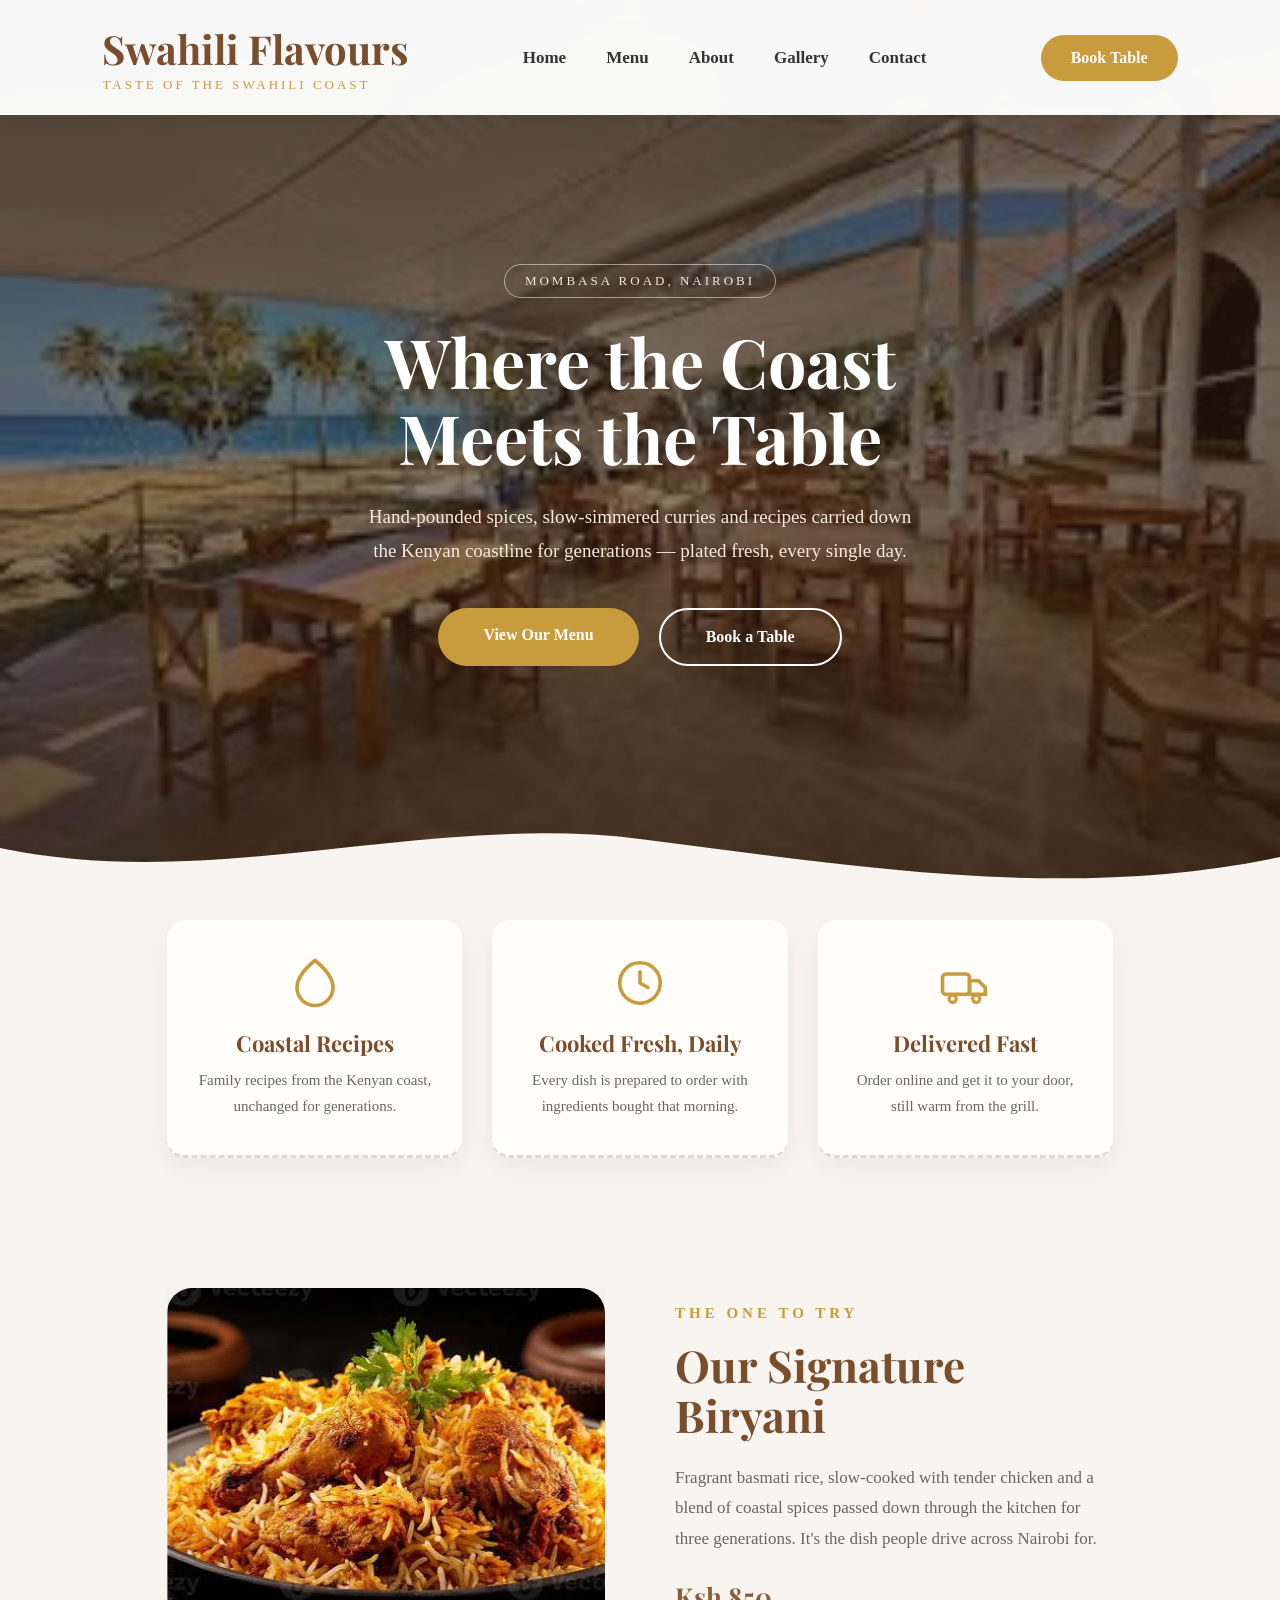
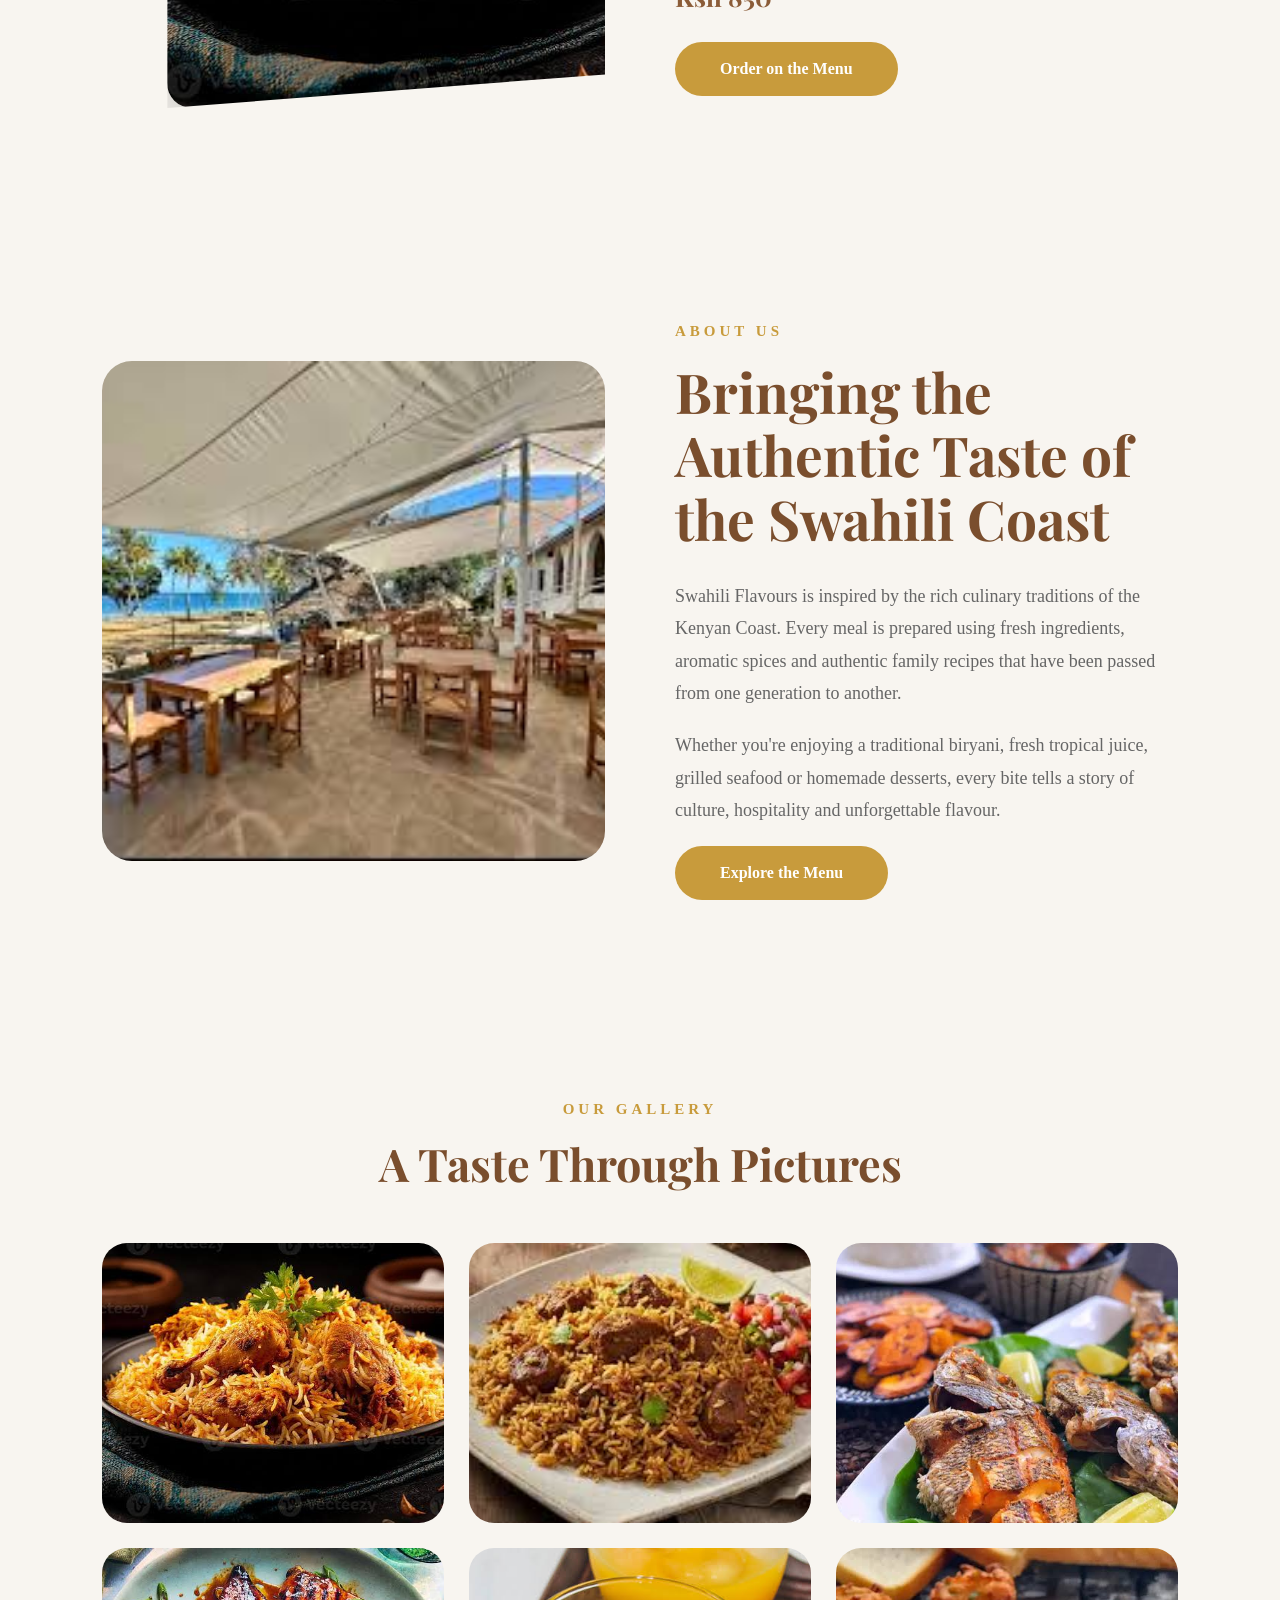
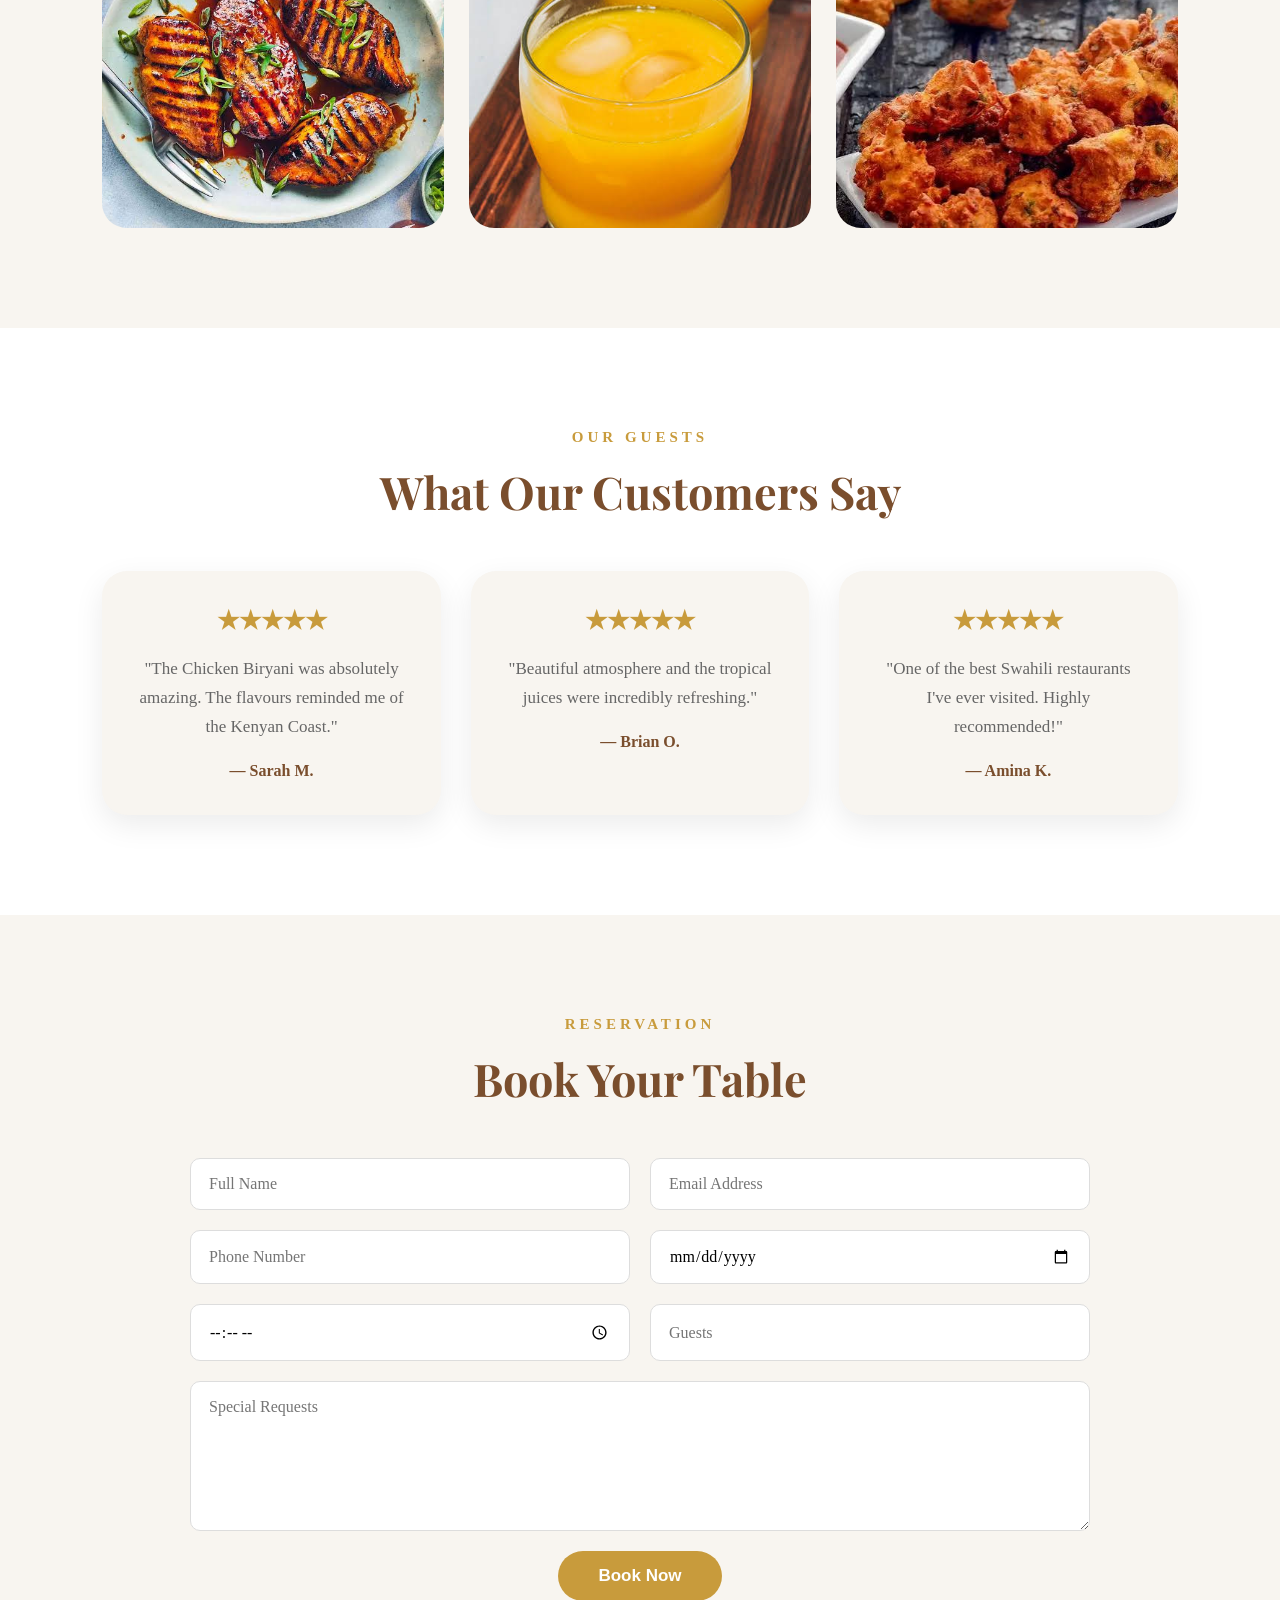
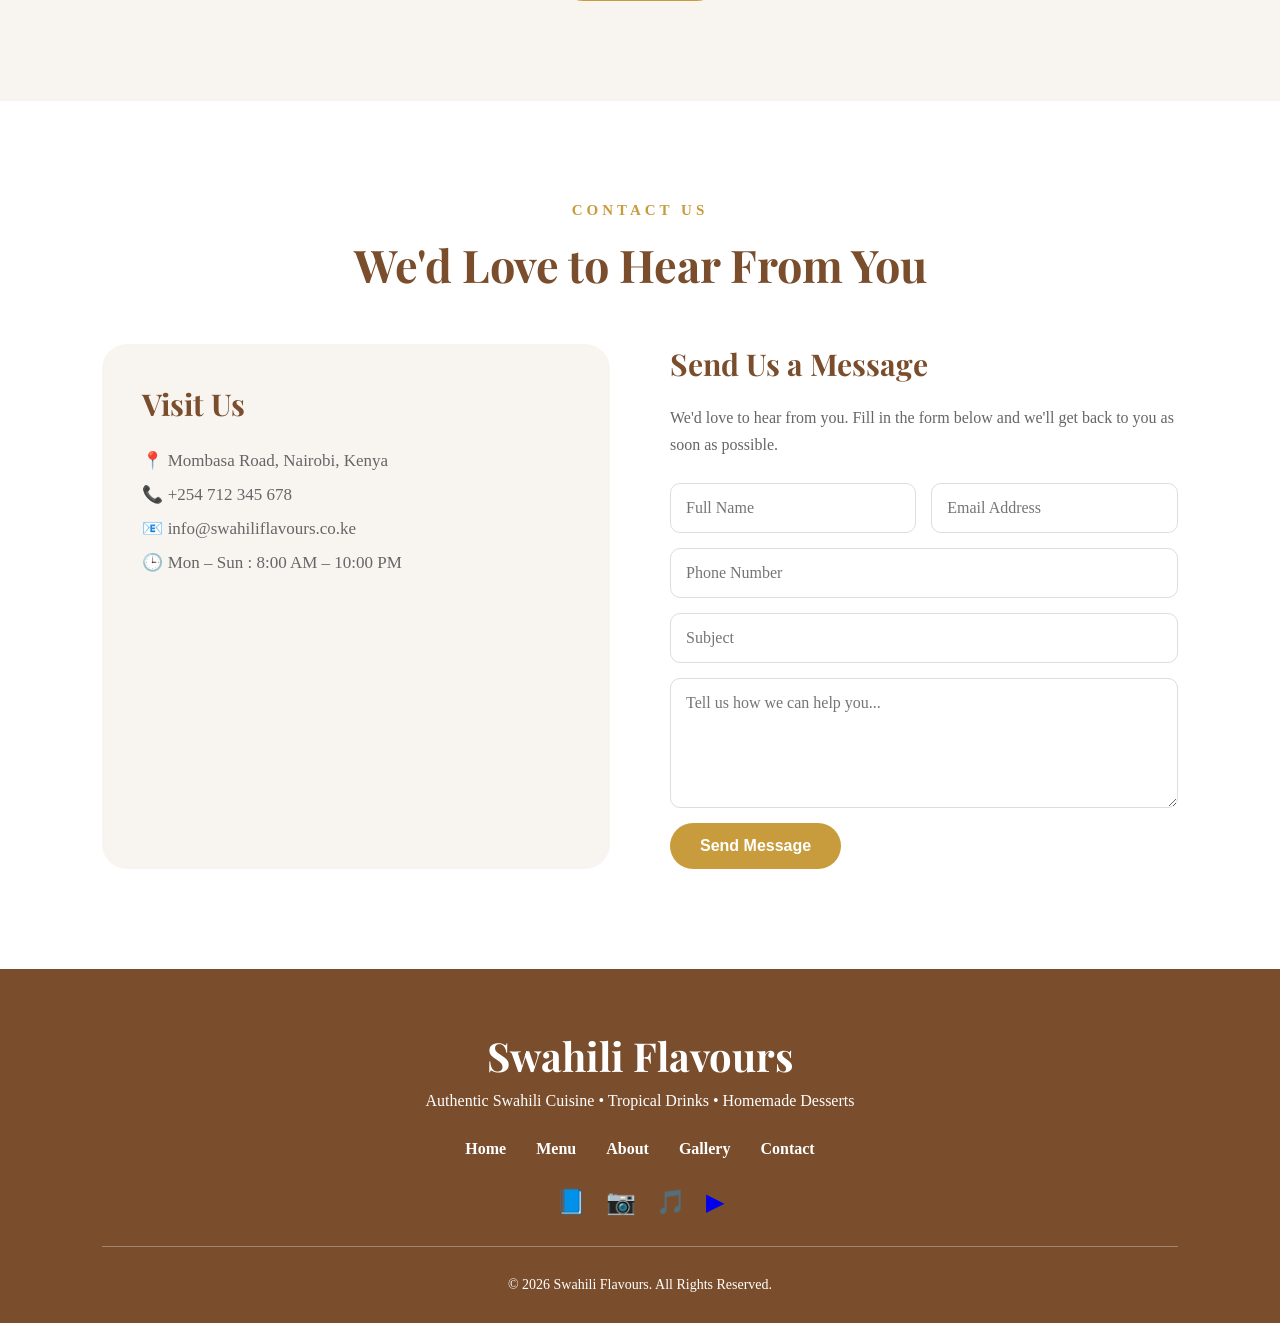
==== commit 04170257: "added a mobile responsive layout" ====
--- a/index.html
+++ b/index.html
@@ -30,18 +30,25 @@
         </div>
 
         <nav>
-            <ul class="nav-links">
+            <ul class="nav-links" id="navLinks">
                 <li><a href="index.html">Home</a></li>
                 <li><a href="menu.html">Menu</a></li>
                 <li><a href="#about">About</a></li>
                 <li><a href="#gallery">Gallery</a></li>
                 <li><a href="#contact">Contact</a></li>
+                <li class="mobile-only-cta"><a href="#reservation">Book Table</a></li>
             </ul>
         </nav>
 
         <a href="#reservation" class="book-btn">Book Table</a>
 
+        <button class="hamburger" id="hamburgerBtn" aria-label="Toggle menu" aria-expanded="false">
+            <span></span><span></span><span></span>
+        </button>
+
     </header>
+
+    <div class="nav-backdrop" id="navBackdrop"></div>
 
 
     <!-- ================= HOME HERO ================= -->
@@ -391,6 +398,7 @@
         <p class="redirect-note">Taking you to the menu…</p>
     </div>
 
+    <script src="nav.js"></script>
     <script src="reservation.js"></script>
 
 </body>
--- a/style.css
+++ b/style.css
@@ -1,3 +1,5 @@
+/* Reset */
+
 *{
     margin:0;
     padding:0;
@@ -5,242 +7,1129 @@
 }
 
 html{
-    scroll-behavior:smooth;
+    overflow-x: hidden;
 }
 
 body{
-    font-family:Arial, sans-serif;
-    background:#f5f5f5;
-}
-
-/* Header */
-
-header{
-    background:#ff7043;
+    background: #F8F5F0;
+    color: #333;
+    overflow-x: hidden;
+}
+
+img{
+    max-width: 100%;
+}
+ 
+ /* ================= NAVIGATION ================= */
+
+.navbar{
+
+    position:fixed;
+
+    top:0;
+
+    left:0;
+
+    width:100%;
+
+    padding:22px 8%;
+
+    display:flex;
+
+    justify-content:space-between;
+
+    align-items:center;
+
+    background:rgba(255,255,255,.96);
+
+    backdrop-filter:blur(15px);
+
+    box-shadow:0 4px 20px rgba(0,0,0,.08);
+
+    z-index:1000;
+
+}
+
+.logo h2{
+
+    color:#7A4E2D;
+
+    font-size:40px;
+
+    font-family:'Playfair Display',serif;
+
+}
+
+.logo span{
+
+    color:#C89B3C;
+
+    font-size:13px;
+
+    letter-spacing:3px;
+
+    text-transform:uppercase;
+
+}
+
+.nav-links{
+
+    display:flex;
+
+    list-style:none;
+
+    gap:40px;
+
+}
+
+.nav-links a{
+
+    color:#333;
+
+    text-decoration:none;
+
+    font-size:17px;
+
+    font-weight:600;
+
+    transition:.3s;
+
+}
+
+.nav-links a:hover{
+
+    color:#C89B3C;
+
+}
+
+.book-btn{
+
+    text-decoration:none;
+
     color:white;
-    text-align:center;
-    padding:30px;
-}
-
-/* Navigation using Flexbox */
-
-nav{
-    background:#333;
+
+    background:#C89B3C;
+
+    padding:14px 30px;
+
+    border-radius:40px;
+
+    transition:.3s;
+
+    font-weight:600;
+
+}
+
+.book-btn:hover{
+
+    background:#7A4E2D;
+
+}
+
+/* ================= MOBILE NAV TOGGLE ================= */
+
+.hamburger{
+    display:none;
+    flex-direction:column;
+    justify-content:space-between;
+    width:26px;
+    height:18px;
+    background:none;
+    border:none;
+    cursor:pointer;
+    padding:0;
+    z-index:1200;
+}
+
+.hamburger span{
+    display:block;
+    height:3px;
+    width:100%;
+    background:#7A4E2D;
+    border-radius:2px;
+    transition:.3s;
+}
+
+.hamburger.active span:nth-child(1){
+    transform:translateY(7.5px) rotate(45deg);
+}
+
+.hamburger.active span:nth-child(2){
+    opacity:0;
+}
+
+.hamburger.active span:nth-child(3){
+    transform:translateY(-7.5px) rotate(-45deg);
+}
+
+.nav-backdrop{
+    display:none;
+    position:fixed;
+    inset:0;
+    background:rgba(45,27,15,.45);
+    z-index:1050;
+}
+
+.nav-backdrop.active{
+    display:block;
+}
+
+.mobile-only-cta{
+    display:none;
+}
+
+@media (max-width:900px){
+
+    .navbar{
+        padding:18px 6%;
+    }
+
+    .logo h2{
+        font-size:28px;
+    }
+
+    .logo span{
+        font-size:11px;
+    }
+
+    .hamburger{
+        display:flex;
+    }
+
+    .book-btn{
+        display:none;
+    }
+
+    .nav-links{
+        position:fixed;
+        top:0;
+        right:-100%;
+        width:min(78%,320px);
+        height:100vh;
+        background:#fffdf9;
+        flex-direction:column;
+        align-items:flex-start;
+        gap:0;
+        padding:110px 30px 40px;
+        box-shadow:-10px 0 35px rgba(0,0,0,.18);
+        transition:right .35s ease;
+        z-index:1100;
+        overflow-y:auto;
+    }
+
+    .nav-links.active{
+        right:0;
+    }
+
+    .nav-links li{
+        width:100%;
+        border-bottom:1px solid #eee;
+    }
+
+    .nav-links a{
+        display:block;
+        padding:16px 0;
+        font-size:18px;
+    }
+
+    .mobile-only-cta{
+        display:block;
+        margin-top:20px;
+        width:100%;
+    }
+
+    .mobile-only-cta a{
+        display:block;
+        text-align:center;
+        background:#C89B3C;
+        color:#fff;
+        padding:14px 0;
+        border-radius:30px;
+        font-weight:600;
+        text-decoration:none;
+        border-bottom:none;
+    }
+}
+
+@media (max-width:400px){
+
+    .logo h2{
+        font-size:24px;
+    }
+
+    .nav-links{
+        width:82%;
+        padding:100px 24px 30px;
+    }
+}
+
+/*==========================
+        HERO SECTION
+===========================*/
+
+.hero{
+    min-height:100vh;
+    background:#F8F5F0;
+    display:flex;
+    align-items:center;
+    padding:150px 8% 80px;
+}
+
+.hero-content{
+    display:flex;
+    justify-content:space-between;
+    align-items:center;
+    gap:80px;
+    width:100%;
+}
+
+.hero-text{
+    flex:1;
+}
+
+.hero-text span{
+    color:#C89B3C;
+    letter-spacing:4px;
+    font-weight:600;
+    font-size:15px;
+}
+
+.hero-text h1{
+    font-size:70px;
+    color:#6B3E26;
+    line-height:1.1;
+    margin:20px 0;
+}
+
+.hero-text p{
+    font-size:20px;
+    color:#555;
+    line-height:1.8;
+    max-width:550px;
+    margin-bottom:40px;
+}
+
+.hero-image{
+    flex:1;
     display:flex;
     justify-content:center;
-    flex-wrap:wrap;
-    gap:20px;
-    padding:15px;
-}
-
-nav a{
-    color:white;
+}
+
+.hero-image img{
+    width:100%;
+    max-width:550px;
+    border-radius:25px;
+    box-shadow:0 25px 50px rgba(0,0,0,.2);
+    object-fit:cover;
+}
+
+.hero-btn{
+    display:inline-block;
+    background:#C89B3C;
+    color:#fff;
+    padding:18px 45px;
+    border-radius:50px;
     text-decoration:none;
     font-weight:bold;
-}
-
-nav a:hover{
-    color:#ff7043;
-}
-
-/* Welcome */
-
-.welcome{
-    text-align:center;
-    padding:40px;
-}
-
-/* Recipes */
-
-.recipes{
-    padding:40px;
-    text-align:center;
-}
-
-.recipe-grid{
-    display:grid;
-    grid-template-columns:repeat(auto-fit,minmax(250px,1fr));
-    gap:25px;
-    margin-top:30px;
-}
-
-/* Cards */
-
-.card{
-    background:white;
-    border-radius:15px;
-    overflow:hidden;
-    box-shadow:0 5px 15px rgba(0,0,0,0.15);
-    transition:0.4s;
-}
-
-.card:hover{
-    transform:translateY(-10px);
-}
-
-.card img{
-    width:100%;
-    height:220px;
-    object-fit:cover;
-}
-
-.card h3{
-    margin:15px 0;
-    color:black;
-    text-align:center;
-    font-size:24px;
-}
-
-.card p{
-    padding:0 15px 20px;
-    color:#333;
-    text-align:center;
-    font-size:16px;
-}
-
-/* Forms */
-
-.share-recipe,
-.comments{
-    background:white;
-    margin:40px;
-    padding:30px;
-    border-radius:10px;
-}
-
-.share-recipe h2,
-.comments h2{
-    text-align:center;
-    margin-bottom:20px;
-}
-
-.share-recipe form,
-.comments form{
-    display:flex;
-    flex-direction:column;
-    gap:15px;
-}
-
-.share-recipe input,
-.share-recipe textarea,
-.comments input,
-.comments textarea{
-    padding:12px;
-    border:1px solid #ccc;
-    border-radius:5px;
-}
-
-button{
-    background:#ff7043;
-    color:white;
-    border:none;
-    padding:12px;
-    border-radius:5px;
-    cursor:pointer;
-}
-
-button:hover{
-    background:#e64a19;
-}
-
-/* Contact */
-
-.about{
-    text-align:center;
-    padding:40px;
-}
-
-/* Footer */
-
-footer{
-    background:#333;
-    color:white;
-    text-align:center;
-    padding:20px;
-    margin-top:20px;
-}
-/* Dark Mode */
-
-.dark-mode{
-    background:#222;
-    color:white;
-}
-
-.dark-mode header{
-    background:#222;
-}
-
-.dark-mode nav{
-    background:#111;
-}
-
-.dark-mode .card{
-    background:#333;
-    color:white;
-}
-
-.dark-mode footer{
-    background:#111;
-}
-
-#searchBar{
-    width:60%;
-    max-width:400px;
-    padding:12px;
-    margin:20px;
-    border-radius:8px;
-    border:2px solid #ff7043;
-    font-size:16px;
-}
-
-#specialMeal{
-    width:80%;
-    margin:30px auto;
-    text-align:center;
-    background:#fff3cd;
-    padding:20px;
-    border-radius:10px;
-    box-shadow:0 5px 10px rgba(0,0,0,0.2);
-}
-
-#mealName{
-    font-size:28px;
-    color:#d35400;
-    font-weight:bold;
-}
-/* Welcome Popup */
-
-#welcomePopup{
-    position:fixed;
-    top:0;
-    left:0;
-    width:100%;
-    height:100%;
-    background:rgba(0,0,0,0.7);
-    display:flex;
-    justify-content:center;
-    align-items:center;
-    z-index:1000;
-}
-
-.popup-content{
-    background:white;
-    padding:30px;
-    border-radius:10px;
-    text-align:center;
-    width:350px;
-}
-
-.popup-content button{
-    margin-top:20px;
-    padding:10px 20px;
-    cursor:pointer;
-}
-
-#successMessage{
-    margin-top:20px;
-    text-align:center;
-    font-size:18px;
-    font-weight:bold;
-    color:green;
+    transition:.3s;
+}
+
+.hero-btn:hover{
+    background:#6B3E26;
+}
+
+
+/* ==============================
+   SIGNATURE MENU
+   ============================== */
+
+.signature-menu {
+    padding: 100px 8%;
+    background: #f8f4ee;
+    text-align: center;
+}
+
+/* Menu heading */
+.menu-header {
+    text-align: center;
+    margin-bottom: 45px;
+}
+
+.menu-header span {
+    display: block;
+    color: #d4a437;
+    font-size: 16px;
+    font-weight: 600;
+    letter-spacing: 3px;
+    text-transform: uppercase;
+}
+
+.menu-header h2 {
+    font-size: 50px;
+    color: #8b5c38;
+    margin: 15px 0;
+    font-family: "Playfair Display", serif;
+}
+
+.menu-header p {
+    max-width: 750px;
+    margin: auto;
+    color: #666;
+    line-height: 1.8;
+    font-size: 18px;
+}
+
+
+/* ==============================
+   CATEGORY BUTTONS
+   ============================== */
+
+.category-buttons {
+    display: flex;
+    justify-content: center;
+    align-items: center;
+    gap: 20px;
+    margin: 45px 0 70px;
+    flex-wrap: wrap;
+}
+
+.category-buttons button {
+    border: none;
+    outline: none;
+    background: #d4a437;
+    color: white;
+    padding: 16px 35px;
+    border-radius: 30px;
+    font-size: 17px;
+    font-weight: 600;
+    cursor: pointer;
+    transition: all 0.3s ease;
+}
+
+.category-buttons button:hover {
+    background: #8b5c38;
+    transform: translateY(-3px);
+}
+
+
+/* ==============================
+   CATEGORY SECTION
+   ============================== */
+
+.menu-category {
+    max-width: 1250px;
+    margin: 0 auto 80px;
+}
+
+.menu-category h3 {
+    text-align: center;
+    font-family: "Playfair Display", serif;
+    font-size: 40px;
+    color: #8b5c38;
+    margin-bottom: 40px;
+}
+
+
+/* ==============================
+   MENU GRID
+   ============================== */
+
+.menu-grid {
+    display: grid;
+    grid-template-columns: repeat(3, 1fr);
+    gap: 35px;
+    align-items: start;
+}
+
+
+/* ==============================
+   MENU CARD
+   ============================== */
+
+.menu-card {
+    background: #ffffff;
+    border-radius: 25px;
+    overflow: hidden;
+    box-shadow: 0 10px 30px rgba(0, 0, 0, 0.08);
+    transition: all 0.35s ease;
+    text-align: center;
+}
+
+.menu-card:hover {
+    transform: translateY(-8px);
+    box-shadow: 0 18px 40px rgba(0, 0, 0, 0.13);
+}
+
+
+/* Food image */
+
+.menu-card img {
+    width: 100%;
+    height: 260px;
+    object-fit: cover;
+    display: block;
+}
+
+
+/* Card title */
+
+.menu-card h4 {
+    color: #8b5c38;
+    font-family: "Playfair Display", serif;
+    font-size: 27px;
+    margin: 25px 15px 15px;
+}
+
+
+/* View Details button */
+
+.view-btn {
+    border: none;
+    background: #d4a437;
+    color: white;
+    padding: 13px 30px;
+    border-radius: 30px;
+    font-size: 16px;
+    font-weight: 600;
+    cursor: pointer;
+    margin-bottom: 25px;
+    transition: 0.3s ease;
+}
+
+.view-btn:hover {
+    background: #8b5c38;
+    transform: translateY(-2px);
+}
+
+
+/* ==============================
+   EXPANDING DETAILS
+   ============================== */
+
+.menu-details {
+    display: none;
+    padding: 0 25px 25px;
+    animation: expandMenu 0.3s ease;
+}
+
+.menu-details p {
+    color: #666;
+    font-size: 16px;
+    line-height: 1.7;
+    margin-bottom: 15px;
+}
+
+.menu-details h5 {
+    color: #8b5c38;
+    font-size: 20px;
+    margin: 15px 0;
+}
+
+
+/* Order Now */
+
+.order-btn {
+    display: inline-block;
+    background: #d4a437;
+    color: white;
+    text-decoration: none;
+    padding: 12px 28px;
+    border-radius: 25px;
+    font-weight: 600;
+    transition: 0.3s ease;
+}
+
+.order-btn:hover {
+    background: #8b5c38;
+    transform: translateY(-2px);
+}
+
+
+/* Animation */
+
+@keyframes expandMenu {
+    from {
+        opacity: 0;
+        transform: translateY(-10px);
+    }
+
+    to {
+        opacity: 1;
+        transform: translateY(0);
+    }
+}
+
+
+/* ==============================
+   HIDDEN CATEGORIES
+   ============================== */
+
+#snacks,
+#drinks,
+#desserts {
+    display: none;
+}
+
+
+/* ==============================
+   MOBILE RESPONSIVE
+   ============================== */
+
+@media (max-width: 900px) {
+
+    .menu-grid {
+        grid-template-columns: repeat(2, 1fr);
+    }
+
+}
+
+@media (max-width: 600px) {
+
+    .signature-menu {
+        padding: 70px 5%;
+    }
+
+    .menu-header h2 {
+        font-size: 38px;
+    }
+
+    .menu-header p {
+        font-size: 16px;
+    }
+
+    .category-buttons {
+        gap: 10px;
+    }
+
+    .category-buttons button {
+        padding: 13px 22px;
+        font-size: 15px;
+    }
+
+    .menu-category h3 {
+        font-size: 32px;
+    }
+
+    .menu-grid {
+        grid-template-columns: 1fr;
+    }
+
+    .menu-card img {
+        height: 240px;
+    }
+}
+/* ================= ABOUT SECTION ================= */
+
+.about-section {
+    display: grid;
+    grid-template-columns: 1fr 1fr;
+    gap: 70px;
+    align-items: center;
+    padding: 100px 8%;
+    background: #F8F5F0;
+}
+
+.about-image img {
+    width: 100%;
+    height: 500px;
+    object-fit: cover;
+    border-radius: 30px;
+    display: block;
+}
+
+.about-text span,
+.section-title span {
+    color: #C89B3C;
+    font-size: 15px;
+    font-weight: 600;
+    letter-spacing: 4px;
+}
+
+.about-text h2 {
+    color: #7A4E2D;
+    font-family: "Playfair Display", serif;
+    font-size: 55px;
+    line-height: 1.15;
+    margin: 20px 0 30px;
+}
+
+.about-text p {
+    color: #666;
+    font-size: 18px;
+    line-height: 1.8;
+    margin-bottom: 20px;
+}
+
+
+/* ================= SECTION TITLES ================= */
+
+.section-title {
+    text-align: center;
+    margin-bottom: 50px;
+}
+
+.section-title h2 {
+    color: #7A4E2D;
+    font-family: "Playfair Display", serif;
+    font-size: 45px;
+    margin: 15px 0 0;
+}
+
+
+/* ================= GALLERY ================= */
+
+.gallery-section {
+    padding: 100px 8%;
+    background: #F8F5F0;
+}
+
+.gallery-grid {
+    display: grid;
+    grid-template-columns: repeat(3, 1fr);
+    gap: 25px;
+}
+
+@media (max-width: 900px) {
+    .gallery-grid {
+        grid-template-columns: repeat(2, 1fr);
+        gap: 18px;
+    }
+}
+
+.gallery-grid img {
+    width: 100%;
+    height: 280px;
+    object-fit: cover;
+    border-radius: 25px;
+    display: block;
+    transition: 0.3s;
+}
+
+.gallery-grid img:hover {
+    transform: scale(1.03);
+}
+
+
+/* ================= REVIEWS ================= */
+
+.reviews-section {
+    padding: 100px 8%;
+    background: #fff;
+}
+
+.review-container {
+    display: grid;
+    grid-template-columns: repeat(3, 1fr);
+    gap: 30px;
+}
+
+.review-card {
+    background: #F8F5F0;
+    padding: 35px;
+    border-radius: 25px;
+    text-align: center;
+    box-shadow: 0 10px 30px rgba(0,0,0,0.08);
+}
+
+.review-card h3 {
+    color: #C89B3C;
+    font-size: 25px;
+    margin-bottom: 20px;
+}
+
+.review-card p {
+    color: #666;
+    font-size: 17px;
+    line-height: 1.7;
+}
+
+.review-card h4 {
+    color: #7A4E2D;
+    margin-top: 20px;
+}
+
+
+/* ================= RESERVATION ================= */
+
+.reservation-section {
+    padding: 100px 8%;
+    background: #F8F5F0;
+}
+
+.booking-form {
+    max-width: 900px;
+    margin: auto;
+    display: grid;
+    grid-template-columns: 1fr 1fr;
+    gap: 20px;
+}
+
+.booking-form input,
+.booking-form textarea {
+    width: 100%;
+    padding: 16px 18px;
+    border: 1px solid #ddd;
+    border-radius: 10px;
+    font-size: 16px;
+    font-family: inherit;
+    background: white;
+    outline: none;
+}
+
+.booking-form textarea {
+    grid-column: 1 / -1;
+    min-height: 150px;
+    resize: vertical;
+}
+
+.booking-form button {
+    grid-column: 1 / -1;
+    justify-self: center;
+    border: none;
+    background: #C89B3C;
+    color: white;
+    padding: 15px 40px;
+    border-radius: 30px;
+    font-size: 17px;
+    font-weight: 600;
+    cursor: pointer;
+    transition: 0.3s;
+}
+
+.booking-form button:hover {
+    background: #7A4E2D;
+}
+
+
+/* ================= CONTACT ================= */
+
+.contact-section {
+    padding: 100px 8%;
+    background: #fff;
+}
+
+.contact-container {
+    display: grid;
+    grid-template-columns: 1fr 1fr;
+    gap: 60px;
+    max-width: 1100px;
+    margin: auto;
+}
+
+.contact-info {
+    background: #F8F5F0;
+    padding: 40px;
+    border-radius: 25px;
+}
+
+.contact-info h3,
+.contact-form h3 {
+    color: #7A4E2D;
+    font-family: "Playfair Display", serif;
+    font-size: 30px;
+    margin-bottom: 20px;
+}
+
+.contact-info p {
+    color: #666;
+    font-size: 17px;
+    line-height: 2;
+}
+
+.contact-form p {
+    color: #666;
+    line-height: 1.7;
+    margin-bottom: 25px;
+}
+
+.contact-form form {
+    display: flex;
+    flex-direction: column;
+    gap: 15px;
+}
+
+.input-row {
+    display: grid;
+    grid-template-columns: 1fr 1fr;
+    gap: 15px;
+}
+
+.contact-form input,
+.contact-form textarea {
+    width: 100%;
+    padding: 15px;
+    border: 1px solid #ddd;
+    border-radius: 10px;
+    font-size: 16px;
+    font-family: inherit;
+}
+
+.contact-form textarea {
+    height: 130px;
+    resize: vertical;
+}
+
+.contact-form button {
+    width: fit-content;
+    background: #C89B3C;
+    color: white;
+    border: none;
+    padding: 14px 30px;
+    border-radius: 30px;
+    font-size: 16px;
+    font-weight: 600;
+    cursor: pointer;
+}
+
+.contact-form button:hover {
+    background: #7A4E2D;
+}
+
+
+/* ================= FOOTER ================= */
+
+.footer {
+    background: #7A4E2D;
+    color: white;
+    text-align: center;
+    padding: 60px 8% 30px;
+}
+
+.footer h2 {
+    font-family: "Playfair Display", serif;
+    font-size: 40px;
+    margin-bottom: 10px;
+}
+
+.footer p {
+    font-size: 16px;
+    margin-bottom: 25px;
+}
+
+.footer-links {
+    display: flex;
+    flex-wrap: wrap;
+    justify-content: center;
+    gap: 15px 30px;
+    margin: 30px 0;
+}
+
+.footer-links a {
+    color: white;
+    text-decoration: none;
+    font-weight: 600;
+}
+
+.footer-links a:hover {
+    color: #C89B3C;
+}
+
+.social {
+    display: flex;
+    justify-content: center;
+    gap: 20px;
+    margin-bottom: 30px;
+}
+
+.social a {
+    text-decoration: none;
+    font-size: 24px;
+}
+
+.footer hr {
+    border: none;
+    border-top: 1px solid rgba(255,255,255,0.3);
+    margin: 30px 0;
+}
+
+.footer .copyright {
+    margin: 0;
+    font-size: 14px;
+}
+
+
+/* ================= MOBILE ================= */
+
+@media (max-width: 768px) {
+
+    .about-section,
+    .contact-container {
+        grid-template-columns: 1fr;
+    }
+
+    .about-text h2 {
+        font-size: 40px;
+    }
+
+    .gallery-grid {
+        grid-template-columns: 1fr;
+    }
+
+    .review-container {
+        grid-template-columns: 1fr;
+    }
+
+    .booking-form {
+        grid-template-columns: 1fr;
+    }
+
+    .booking-form textarea,
+    .booking-form button {
+        grid-column: auto;
+    }
+
+    .input-row {
+        grid-template-columns: 1fr;
+    }
+
+    .reservation-section,
+    .contact-section {
+        padding: 70px 6%;
+    }
+
+    .contact-info,
+    .contact-form {
+        padding: 28px 25px;
+    }
+
+    .section-title h2 {
+        font-size: 34px;
+    }
+
+}
+
+@media (max-width: 480px) {
+
+    .footer h2 {
+        font-size: 30px;
+    }
+
+    .footer {
+        padding: 50px 6% 25px;
+    }
+
+    .about-text h2 {
+        font-size: 32px;
+    }
+
+    .section-title h2 {
+        font-size: 28px;
+    }
+
+    .hero-btn {
+        padding: 14px 32px;
+        font-size: 15px;
+    }
+}
+
+/* ================================
+   FIX MENU CARDS
+   ================================ */
+
+.menu-grid {
+    display: grid;
+    grid-template-columns: repeat(3, 1fr);
+    gap: 35px;
+    width: 100%;
+    max-width: 1200px;
+    margin: 0 auto;
+}
+
+/* Make every card the same size */
+.menu-card {
+    width: 100% !important;
+    max-width: 100% !important;
+    grid-column: auto !important;
+    grid-row: auto !important;
+    margin: 0 !important;
+    box-sizing: border-box;
+}
+
+/* Remove any special size from the first card */
+.menu-card:first-child {
+    grid-column: auto !important;
+    width: 100% !important;
+    max-width: 100% !important;
+}
+
+/* Make all food images the same size */
+.menu-card img {
+    width: 100%;
+    height: 240px;
+    object-fit: cover;
+    display: block;
+}
+
+/* Card appearance */
+.menu-card {
+    background: #ffffff;
+    border-radius: 25px;
+    overflow: hidden;
+    text-align: center;
+    box-shadow: 0 10px 25px rgba(0, 0, 0, 0.08);
+}
+
+/* Food name */
+.menu-card h4 {
+    font-family: "Playfair Display", serif;
+    font-size: 28px;
+    color: #8B5C38;
+    margin: 20px 15px;
+}
+
+/* View Details button */
+.view-btn {
+    background: #D4A437;
+    color: white;
+    border: none;
+    padding: 14px 30px;
+    border-radius: 30px;
+    font-size: 16px;
+    font-weight: 600;
+    cursor: pointer;
+    margin-bottom: 20px;
+}
+
+/* Details section */
+.menu-details {
+    padding: 0 20px 25px;
+}
+
+/* Order button */
+.order-btn {
+    display: inline-block;
+    background: #8B5C38;
+    color: white;
+    text-decoration: none;
+    padding: 12px 25px;
+    border-radius: 25px;
+    font-weight: 600;
+}
+
+/* ================================
+   TABLET
+   ================================ */
+
+@media (max-width: 900px) {
+
+    .menu-grid {
+        grid-template-columns: repeat(2, 1fr);
+    }
+
+}
+
+/* ================================
+   PHONE
+   ================================ */
+
+@media (max-width: 600px) {
+
+    .menu-grid {
+        grid-template-columns: 1fr;
+    }
+
+    .menu-card img {
+        height: 220px;
+    }
+
 }
--- a/home.css
+++ b/home.css
@@ -0,0 +1,380 @@
+/* ==============================
+   HOME HERO
+   ============================== */
+
+.home-hero {
+    position: relative;
+    min-height: 100vh;
+    display: flex;
+    align-items: center;
+    justify-content: center;
+    text-align: center;
+    padding: 150px 8% 120px;
+    background: url("images/hotel.jpg") center/cover no-repeat;
+    overflow: hidden;
+}
+
+.home-hero-overlay {
+    position: absolute;
+    inset: 0;
+    background: linear-gradient(180deg, rgba(45, 27, 15, 0.72) 0%, rgba(45, 27, 15, 0.55) 55%, rgba(45, 27, 15, 0.82) 100%);
+}
+
+.home-hero-content {
+    position: relative;
+    z-index: 2;
+    max-width: 720px;
+    color: #fff;
+}
+
+.home-hero-badge {
+    display: inline-block;
+    border: 1px solid rgba(255, 255, 255, 0.5);
+    color: #F4E9DA;
+    font-size: 13px;
+    letter-spacing: 3px;
+    text-transform: uppercase;
+    padding: 8px 20px;
+    border-radius: 30px;
+    margin-bottom: 25px;
+}
+
+.home-hero-content h1 {
+    font-family: "Playfair Display", serif;
+    font-size: 68px;
+    line-height: 1.12;
+    margin-bottom: 25px;
+}
+
+.home-hero-content p {
+    font-size: 19px;
+    line-height: 1.8;
+    color: #F4E9DA;
+    max-width: 560px;
+    margin: 0 auto 40px;
+}
+
+.home-hero-ctas {
+    display: flex;
+    gap: 20px;
+    justify-content: center;
+    flex-wrap: wrap;
+}
+
+.hero-btn-outline {
+    background: transparent;
+    border: 2px solid #fff;
+    color: #fff;
+}
+
+.hero-btn-outline:hover {
+    background: #fff;
+    color: #7A4E2D;
+}
+
+.hero-wave {
+    position: absolute;
+    left: 0;
+    bottom: -2px;
+    width: 100%;
+    height: 90px;
+    z-index: 2;
+}
+
+
+/* ==============================
+   HIGHLIGHTS STRIP
+   ============================== */
+
+.home-highlights {
+    background: #F8F5F0;
+    display: grid;
+    grid-template-columns: repeat(3, 1fr);
+    gap: 30px;
+    max-width: 1150px;
+    margin: -10px auto 0;
+    padding: 30px 8% 90px;
+}
+
+.highlight-card {
+    background: #fffdf9;
+    border-radius: 18px;
+    padding: 36px 28px;
+    text-align: center;
+    box-shadow: 0 10px 28px rgba(0, 0, 0, 0.06);
+    border-bottom: 3px dashed #e2d8c8;
+    transition: transform 0.3s ease;
+}
+
+.highlight-card:hover {
+    transform: translateY(-6px);
+}
+
+.highlight-icon {
+    width: 54px;
+    height: 54px;
+    margin: 0 auto 18px;
+    color: #C89B3C;
+}
+
+.highlight-icon svg {
+    width: 100%;
+    height: 100%;
+}
+
+.highlight-card h3 {
+    font-family: "Playfair Display", serif;
+    color: #7A4E2D;
+    font-size: 22px;
+    margin-bottom: 10px;
+}
+
+.highlight-card p {
+    color: #666;
+    font-size: 15px;
+    line-height: 1.7;
+}
+
+
+/* ==============================
+   SIGNATURE DISH SPOTLIGHT
+   ============================== */
+
+.signature-spotlight {
+    display: grid;
+    grid-template-columns: 1fr 1fr;
+    align-items: center;
+    max-width: 1150px;
+    margin: 0 auto;
+    padding: 40px 8% 110px;
+    gap: 70px;
+}
+
+.spotlight-image {
+    position: relative;
+}
+
+.spotlight-image img {
+    width: 100%;
+    height: 420px;
+    object-fit: cover;
+    border-radius: 25px;
+    clip-path: polygon(0 0, 100% 0, 100% 92%, 0% 100%);
+    box-shadow: 0 25px 50px rgba(0, 0, 0, 0.18);
+}
+
+.spotlight-text span {
+    color: #C89B3C;
+    font-size: 15px;
+    font-weight: 600;
+    letter-spacing: 4px;
+}
+
+.spotlight-text h2 {
+    font-family: "Playfair Display", serif;
+    color: #7A4E2D;
+    font-size: 44px;
+    margin: 18px 0 22px;
+    line-height: 1.15;
+}
+
+.spotlight-text p {
+    color: #666;
+    font-size: 17px;
+    line-height: 1.8;
+    margin-bottom: 25px;
+}
+
+.spotlight-price {
+    font-family: "Playfair Display", serif;
+    font-size: 26px;
+    color: #8b5c38;
+    font-weight: 700;
+    margin-bottom: 28px;
+}
+
+
+/* ==============================
+   RESERVATION OVERLAYS: LOADING + SUCCESS
+   ============================== */
+
+.overlay {
+    position: fixed;
+    inset: 0;
+    background: rgba(122, 78, 45, 0.97);
+    color: #fff;
+    display: none;
+    flex-direction: column;
+    align-items: center;
+    justify-content: center;
+    text-align: center;
+    z-index: 3000;
+    padding: 20px;
+}
+
+.overlay.show {
+    display: flex;
+}
+
+.spinner {
+    width: 56px;
+    height: 56px;
+    border: 5px solid rgba(255, 255, 255, 0.25);
+    border-top-color: #fff;
+    border-radius: 50%;
+    animation: spin 0.9s linear infinite;
+    margin-bottom: 25px;
+}
+
+@keyframes spin {
+    to { transform: rotate(360deg); }
+}
+
+.overlay p {
+    font-size: 16px;
+    max-width: 400px;
+    line-height: 1.6;
+    color: #f4e9da;
+}
+
+.stamp {
+    border: 4px solid #C89B3C;
+    color: #C89B3C;
+    font-family: "Playfair Display", serif;
+    font-weight: 700;
+    font-size: 22px;
+    text-transform: uppercase;
+    letter-spacing: 2px;
+    padding: 14px 28px;
+    border-radius: 12px;
+    transform: rotate(-6deg);
+    margin-bottom: 25px;
+    animation: stampIn 0.4s ease;
+}
+
+@keyframes stampIn {
+    from {
+        opacity: 0;
+        transform: rotate(-6deg) scale(1.4);
+    }
+    to {
+        opacity: 1;
+        transform: rotate(-6deg) scale(1);
+    }
+}
+
+.overlay h2 {
+    font-family: "Playfair Display", serif;
+    font-size: 32px;
+    margin-bottom: 12px;
+}
+
+.redirect-note {
+    margin-top: 14px;
+    font-size: 13px;
+    letter-spacing: 1px;
+    text-transform: uppercase;
+    color: #d4a437 !important;
+}
+
+
+/* ==============================
+   MOBILE
+   ============================== */
+
+@media (max-width: 900px) {
+
+    .home-hero-content h1 {
+        font-size: 46px;
+    }
+
+    .home-highlights {
+        grid-template-columns: 1fr;
+        padding: 20px 6% 70px;
+    }
+
+    .signature-spotlight {
+        grid-template-columns: 1fr;
+        gap: 40px;
+        padding: 30px 6% 80px;
+    }
+
+    .spotlight-image img {
+        height: 320px;
+    }
+
+    .spotlight-text h2 {
+        font-size: 34px;
+    }
+}
+
+@media (max-width: 600px) {
+
+    .hero-wave {
+        height: 55px;
+    }
+
+    .home-hero-badge {
+        font-size: 12px;
+        padding: 7px 16px;
+    }
+
+    .home-hero-ctas {
+        flex-direction: column;
+        align-items: center;
+        gap: 14px;
+        width: 100%;
+    }
+
+    .home-hero-ctas .hero-btn {
+        width: 100%;
+        max-width: 280px;
+        text-align: center;
+    }
+
+    .highlight-card {
+        padding: 28px 22px;
+    }
+
+    .spotlight-image img {
+        height: 240px;
+        clip-path: none;
+        border-radius: 20px;
+    }
+
+    .spotlight-text h2 {
+        font-size: 28px;
+    }
+
+    .spotlight-text p {
+        font-size: 15px;
+    }
+}
+
+@media (max-width: 500px) {
+
+    .home-hero {
+        padding: 130px 6% 100px;
+    }
+
+    .home-hero-content h1 {
+        font-size: 32px;
+    }
+
+    .home-hero-content p {
+        font-size: 15px;
+    }
+
+    .overlay h2 {
+        font-size: 26px;
+    }
+
+    .overlay p {
+        font-size: 15px;
+    }
+
+    .stamp {
+        font-size: 18px;
+        padding: 12px 22px;
+    }
+}
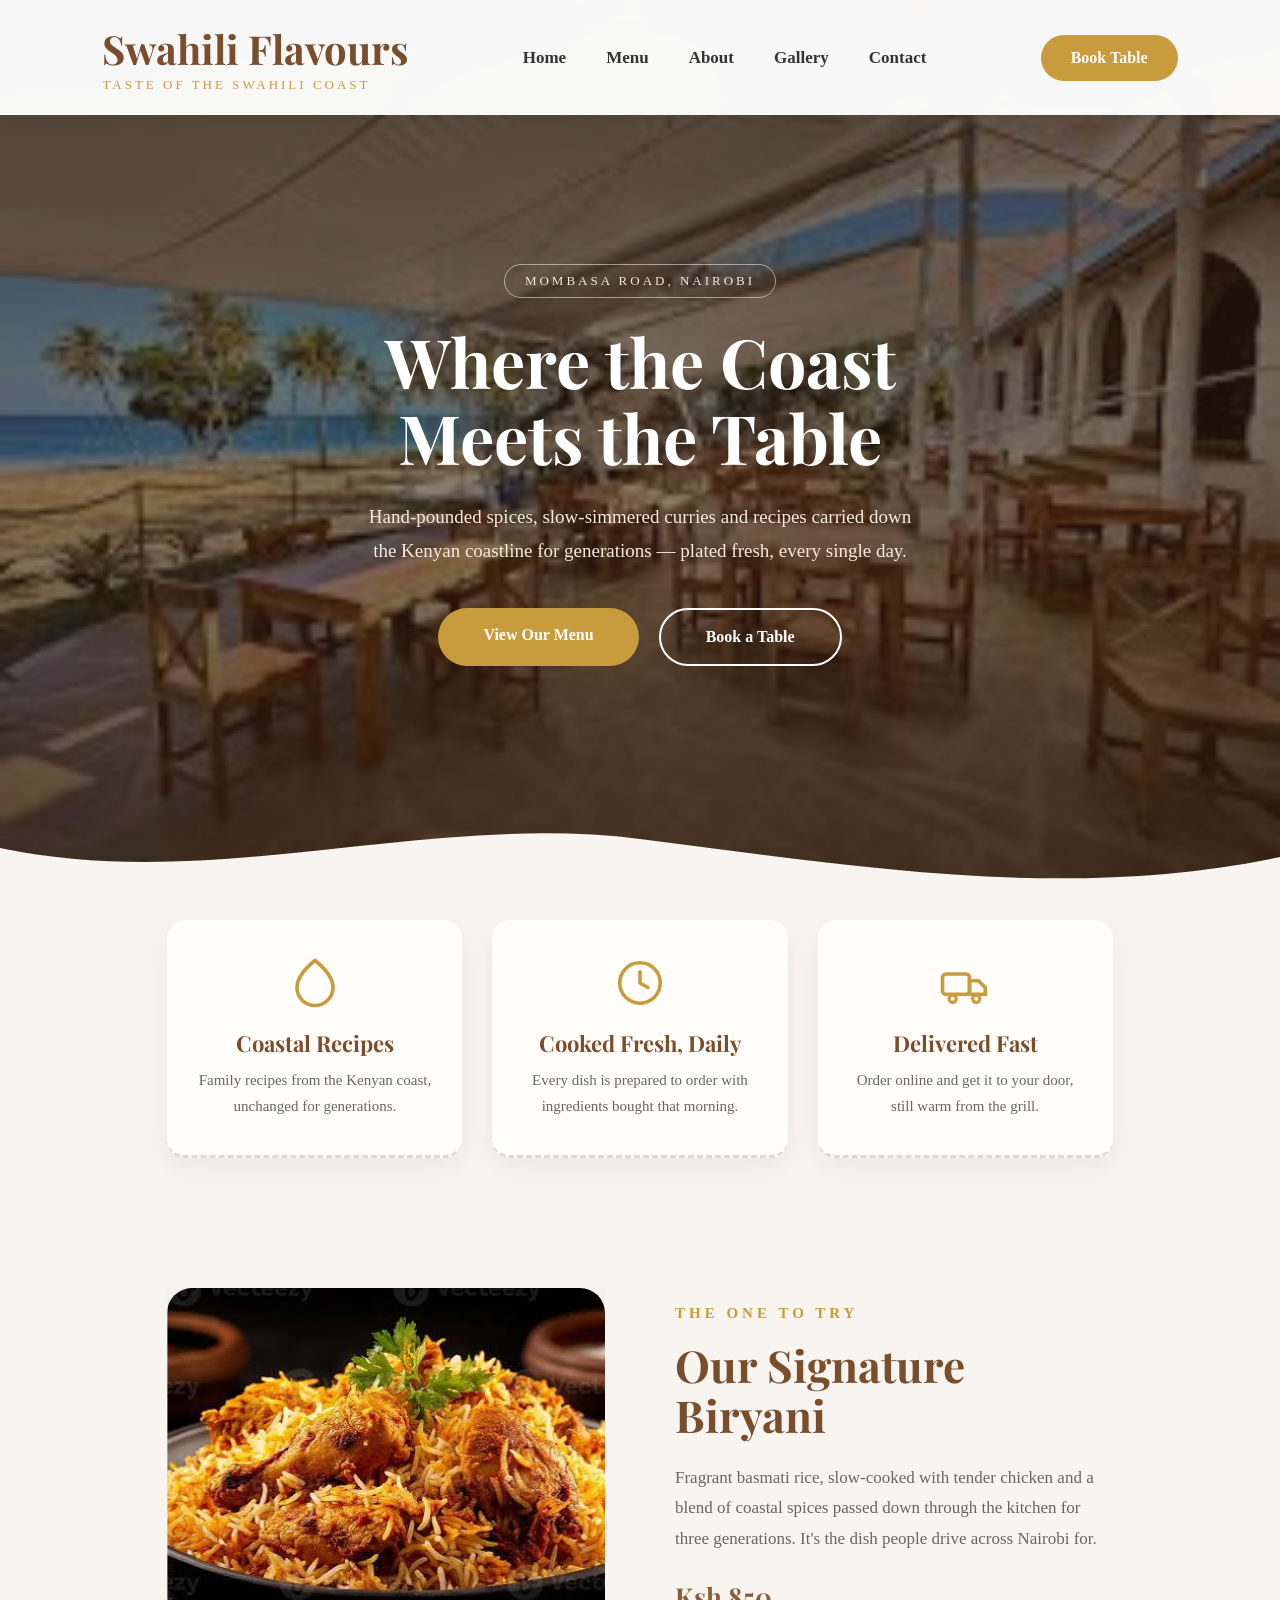
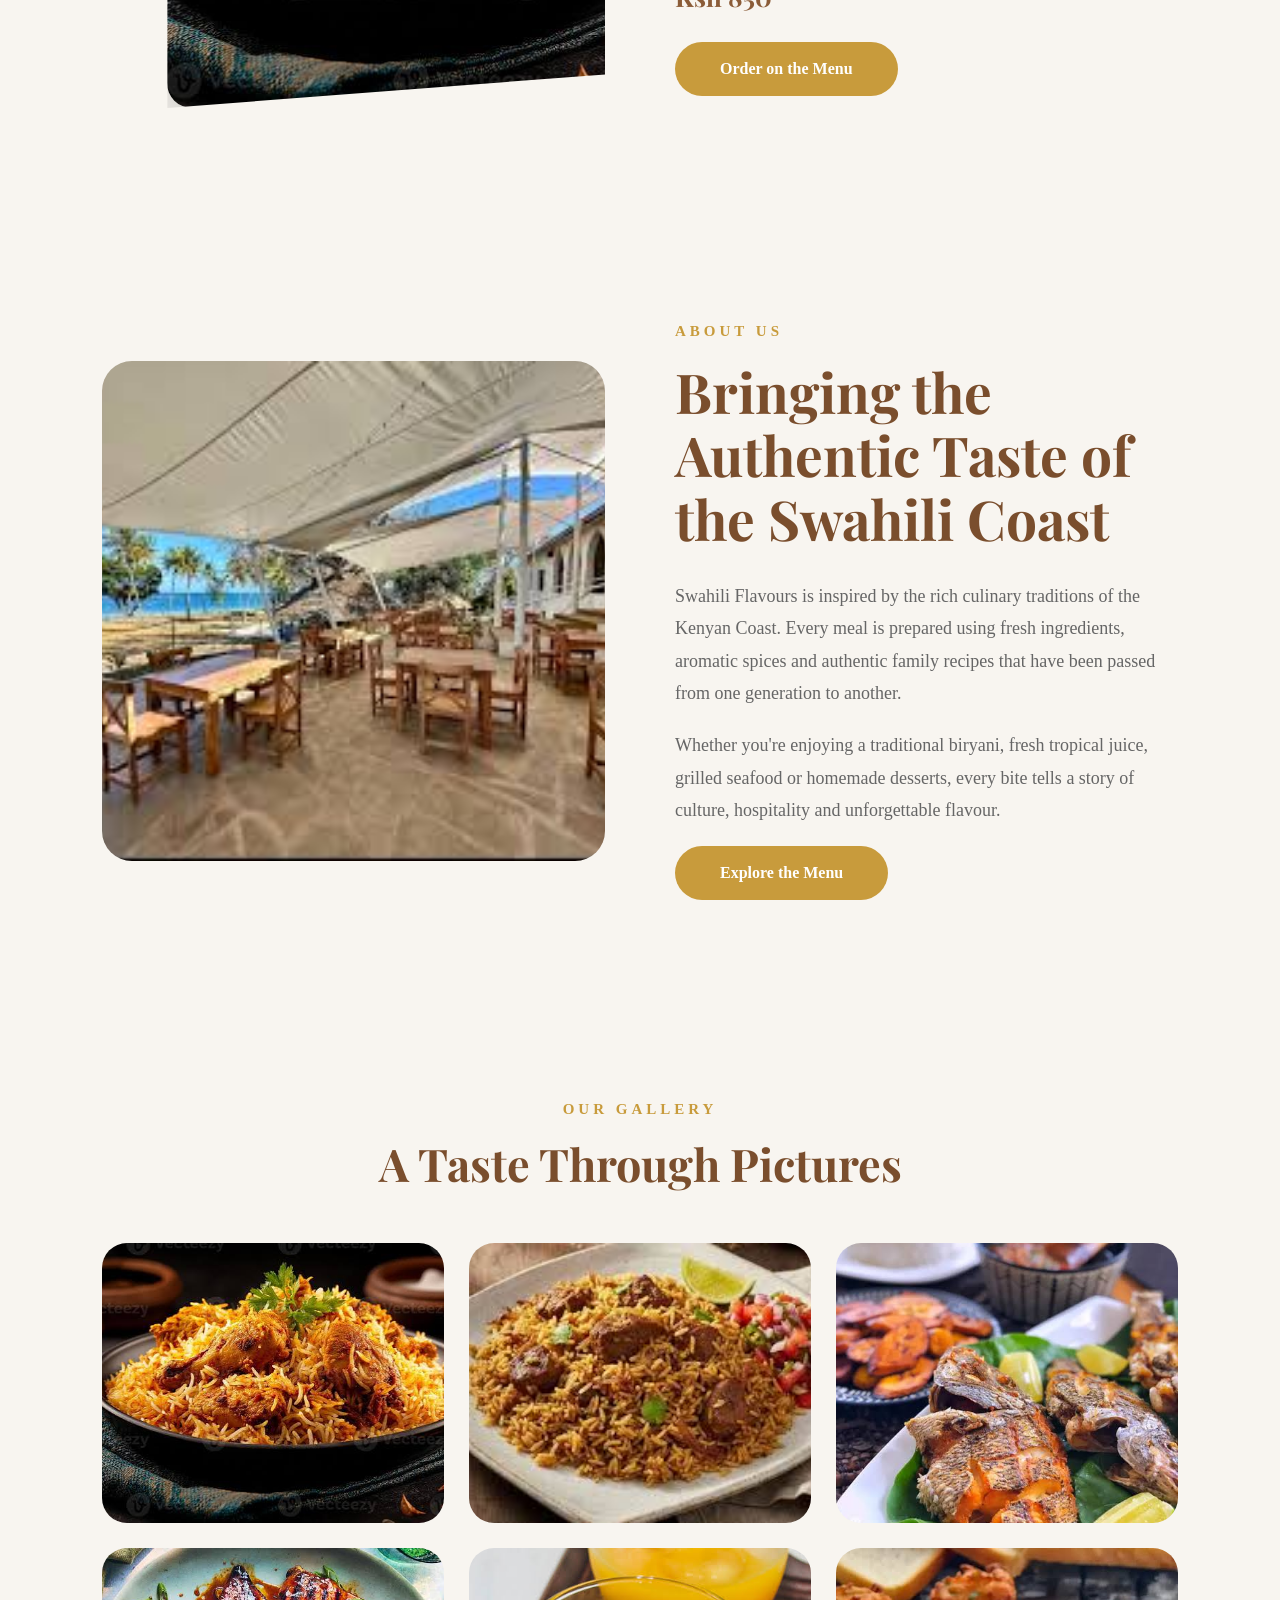
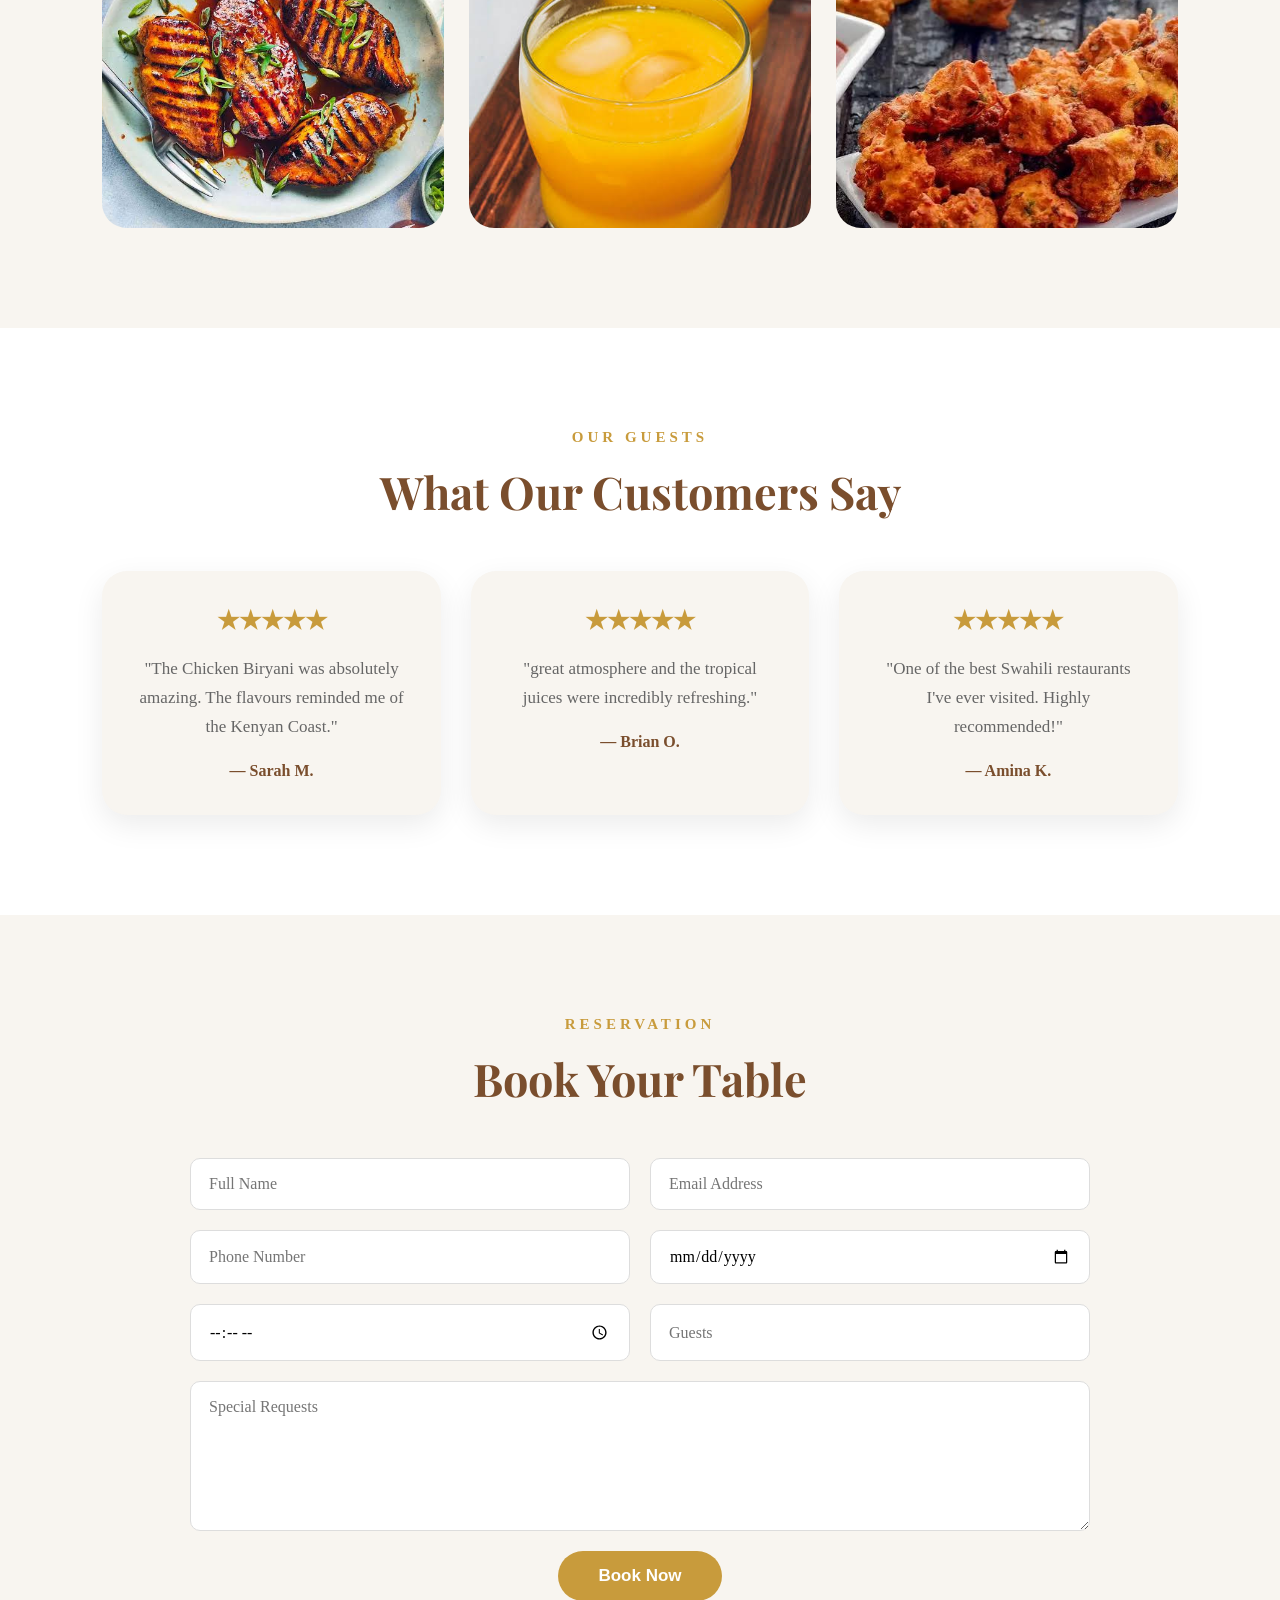
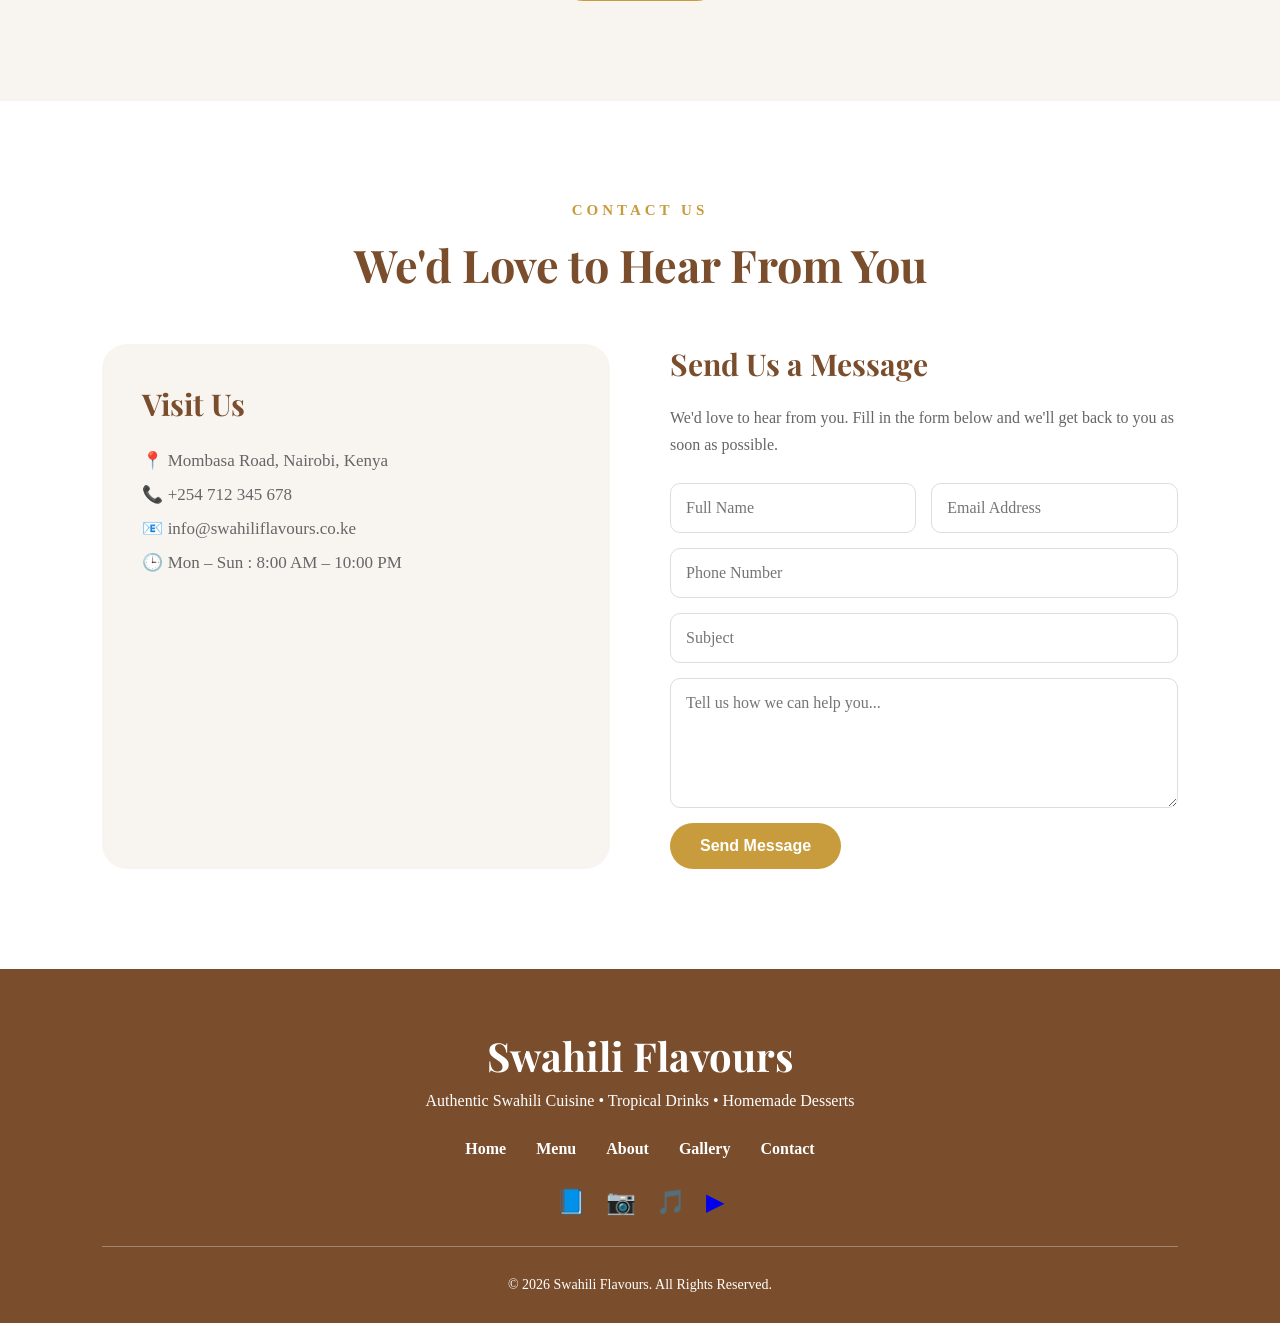
==== commit 0135b967: "added a mobile responsive layout" ====
--- a/index.html
+++ b/index.html
@@ -230,7 +230,7 @@
                 <h3>★★★★★</h3>
 
                 <p>
-                    "Beautiful atmosphere and the tropical juices
+                    "great atmosphere and the tropical juices
                     were incredibly refreshing."
                 </p>
 
